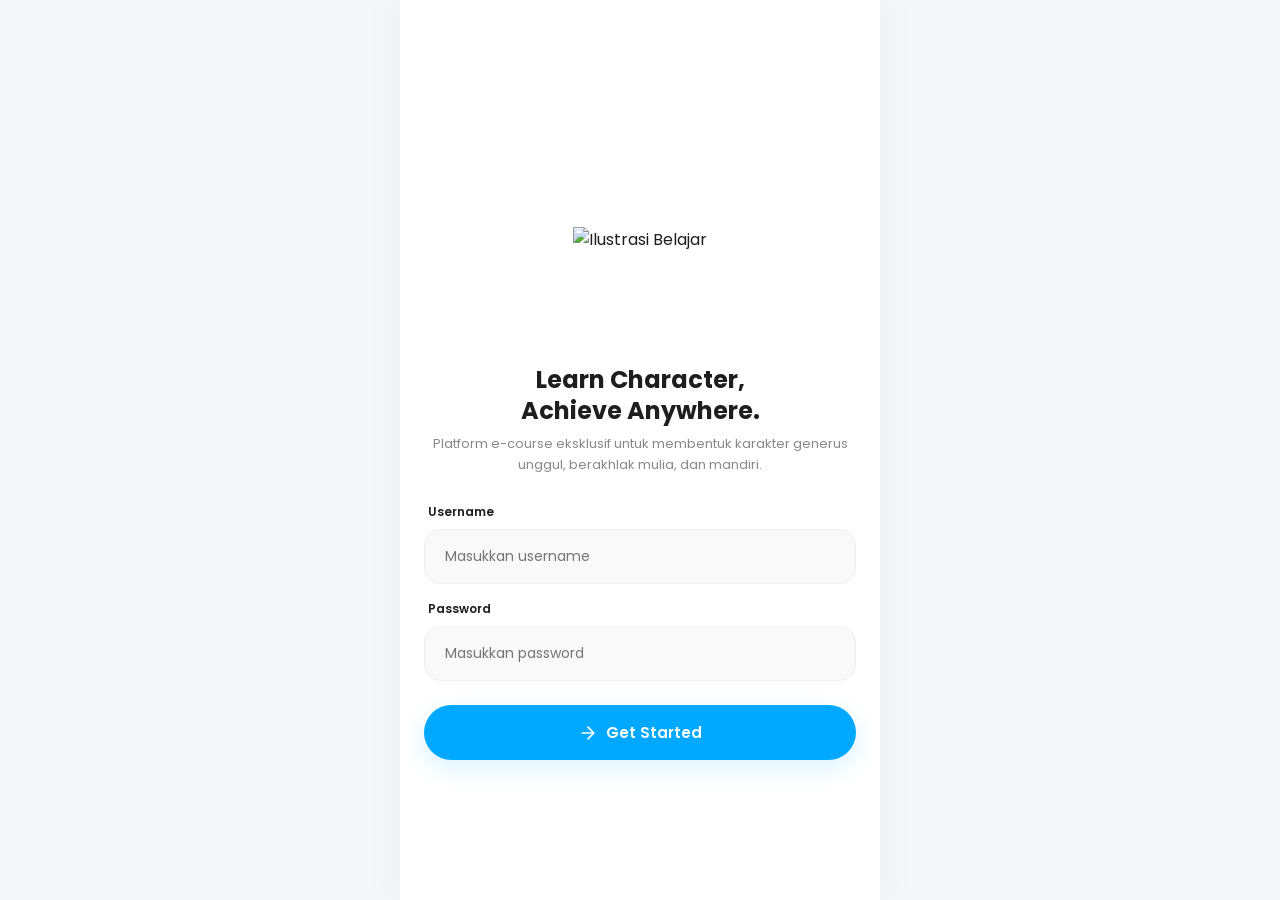
==== karakter.html @ 724044a7 "Update print statement from 'Hello' to 'Goodbye'" ====
<!DOCTYPE html>
<html lang="id">
<head>
<meta charset="UTF-8">
<meta name="viewport" content="width=device-width, initial-scale=1.0, maximum-scale=1.0, user-scalable=no">
<title>SkillSpark - E-Course Generus</title>
<link href="https://fonts.googleapis.com/css2?family=Poppins:wght@300;400;500;600;700&display=swap" rel="stylesheet">
<style>
  /* ================= RESET & VARIABLES ================= */
  * { box-sizing: border-box; margin: 0; padding: 0; font-family: 'Poppins', sans-serif; -webkit-tap-highlight-color: transparent; }
  :root {
    --primary: #00A8FF;
    --primary-light: #E6F6FF;
    --primary-dark: #0084C7;
    --text-dark: #1E1E1E;
    --text-gray: #888888;
    --bg-body: #F5F7FA;
    --white: #FFFFFF;
    --danger: #FF4757;
    --success: #2ED573;
    --radius-md: 16px;
    --radius-lg: 24px;
    --radius-pill: 50px;
    --shadow: 0 8px 24px rgba(0, 168, 255, 0.15);
  }

  body {
    background-color: var(--bg-body);
    color: var(--text-dark);
    display: flex;
    justify-content: center;
    min-height: 100vh;
  }

  .app-container {
    width: 100%;
    max-width: 480px;
    background: var(--white);
    min-height: 100vh;
    position: relative;
    box-shadow: 0 0 40px rgba(0,0,0,0.05);
    display: flex;
    flex-direction: column;
  }

  /* ================= ICONS ================= */
  .icon { width: 20px; height: 20px; stroke: currentColor; stroke-width: 2; fill: none; stroke-linecap: round; stroke-linejoin: round; }
  .icon-sm { width: 16px; height: 16px; stroke: currentColor; stroke-width: 2; fill: none; stroke-linecap: round; stroke-linejoin: round; }
  .icon-lg { width: 24px; height: 24px; stroke: currentColor; stroke-width: 2; fill: none; stroke-linecap: round; stroke-linejoin: round; }

  /* ================= LOGIN PAGE ================= */
  #view-login { 
    padding: 32px 24px; 
    display: flex; 
    flex-direction: column; 
    justify-content: center; 
    min-height: 100vh; 
    text-align: center; 
  }
  
  .login-image-container {
    width: 100%;
    height: 200px;
    margin-bottom: 24px;
    display: flex;
    justify-content: center;
    align-items: center;
  }
  .login-image-container img {
    max-width: 100%;
    max-height: 100%;
    object-fit: contain;
  }

  #view-login h1 { font-size: 24px; font-weight: 700; line-height: 1.3; margin-bottom: 8px; color: var(--text-dark); }
  #view-login p { font-size: 13px; color: var(--text-gray); margin-bottom: 28px; line-height: 1.6; }
  
  .input-group { text-align: left; margin-bottom: 16px; }
  .input-group label { display: block; font-size: 12px; font-weight: 600; margin-bottom: 8px; margin-left: 4px; color: var(--text-dark); }
  .input-group input {
    width: 100%; padding: 16px 20px; border: 1.5px solid #EFEFEF; border-radius: var(--radius-md);
    font-size: 14px; background: #F9F9F9; transition: all 0.3s;
  }
  .input-group input:focus { border-color: var(--primary); background: var(--white); outline: none; }
  
  .btn-primary {
    width: 100%; padding: 16px; background: var(--primary); color: var(--white);
    border: none; border-radius: var(--radius-pill); font-size: 15px; font-weight: 600;
    cursor: pointer; box-shadow: var(--shadow); transition: 0.2s; display: flex; align-items: center; justify-content: center; gap: 8px;
    margin-top: 8px;
  }
  .btn-primary:active { transform: scale(0.98); }

  /* ================= DASHBOARD ================= */
  #view-app { display: flex; flex-direction: column; height: 100vh; overflow: hidden; }
  
  .header { padding: 24px 24px 10px 24px; display: flex; justify-content: space-between; align-items: center; }
  .header-title { font-size: 22px; font-weight: 700; color: var(--text-dark); margin-top: 4px; }
  .header-sub { font-size: 12px; color: var(--text-gray); }
  .avatar-btn { width: 44px; height: 44px; border-radius: 50%; background: var(--primary-light); display: flex; align-items: center; justify-content: center; color: var(--primary); cursor: pointer; border: none; }

  #tabContent { flex: 1; overflow-y: auto; padding: 16px 24px 100px 24px; }

  /* ================= KARTU MATERI (DAFTAR) ================= */
  .materi-grid { display: flex; flex-direction: column; gap: 16px; }
  .materi-card-item {
    background: var(--white); border-radius: var(--radius-lg); padding: 20px;
    box-shadow: 0 4px 16px rgba(0,0,0,0.04); border: 1.5px solid #F0F0F0;
    display: flex; align-items: center; gap: 16px; cursor: pointer; transition: 0.2s;
  }
  .materi-card-item:active { transform: scale(0.98); border-color: var(--primary); }
  
  /* Ikon Kartu yang sudah diperbaiki (Tidak Hitam) */
  .materi-icon-box {
    width: 48px; height: 48px; border-radius: 14px; background: var(--primary-light);
    display: flex; align-items: center; justify-content: center; color: var(--primary); flex-shrink: 0;
  }
  .materi-icon-box svg { width: 24px; height: 24px; stroke: currentColor; stroke-width: 2; fill: none; }

  .materi-info { flex: 1; }
  .materi-info h4 { font-size: 15px; font-weight: 600; margin-bottom: 4px; color: var(--text-dark); }
  .materi-info p { font-size: 12px; color: var(--text-gray); display: -webkit-box; -webkit-line-clamp: 1; -webkit-box-orient: vertical; overflow: hidden; }
  .arrow-icon { color: #CCC; width: 18px; height: 18px; stroke: currentColor; stroke-width: 2; fill: none; }

  /* ================= DETAIL MATERI ================= */
  .back-btn {
    display: inline-flex; align-items: center; gap: 6px; background: none; border: none;
    color: var(--primary); font-size: 13px; font-weight: 600; cursor: pointer; margin-bottom: 16px; padding: 4px 0;
  }
  .course-card {
    background: linear-gradient(135deg, #00D2FF 0%, #00A8FF 100%);
    border-radius: var(--radius-lg); padding: 24px; color: var(--white); margin-bottom: 16px;
    box-shadow: var(--shadow); position: relative; overflow: hidden;
  }
  .course-card::after { content: ''; position: absolute; top: -30px; right: -30px; width: 120px; height: 120px; background: rgba(255,255,255,0.1); border-radius: 50%; }
  .course-card .tag { background: rgba(255,255,255,0.2); padding: 6px 12px; border-radius: var(--radius-pill); font-size: 10px; display: inline-block; margin-bottom: 12px; }
  .course-card h3 { font-size: 20px; margin-bottom: 8px; font-weight: 600; position: relative; z-index: 1; }
  .course-card .dalil-box { background: rgba(255,255,255,0.15); border-radius: 12px; padding: 12px; font-size: 14px; text-align: right; direction: rtl; line-height: 1.8; margin-top: 16px; border: 1px solid rgba(255,255,255,0.2); }

  .white-card { background: var(--white); border-radius: var(--radius-lg); padding: 20px; margin-bottom: 16px; box-shadow: 0 4px 16px rgba(0,0,0,0.04); border: 1px solid #F0F0F0; }
  .white-card h4 { font-size: 15px; margin-bottom: 12px; font-weight: 600; display: flex; align-items: center; gap: 8px; }
  .white-card p { font-size: 13px; color: var(--text-gray); line-height: 1.6; text-align: justify; }
  
  .video-container { border-radius: 12px; overflow: hidden; margin: 12px 0; aspect-ratio: 16/9; background: #000; }
  .video-container iframe { width: 100%; height: 100%; border: none; }

  .praktik-table { width: 100%; border-collapse: collapse; font-size: 12px; margin-top: 8px; border-radius: 12px; overflow: hidden; }
  .praktik-table th { background: #F8F9FA; padding: 10px; text-align: left; border-bottom: 1px solid #EEE; }
  .praktik-table td { padding: 10px; border-bottom: 1px solid #EEE; vertical-align: top; }
  .praktik-table td.salah { color: var(--danger); background: #FFF5F5; }
  .praktik-table td.benar { color: var(--success); background: #F0FFF4; }

  /* Evaluasi Section */
  .eval-section { margin-top: 16px; padding-top: 16px; border-top: 1.5px dashed #EEE; }
  .eval-section select { width: 100%; padding: 12px 16px; border: 1.5px solid #EFEFEF; border-radius: 12px; font-size: 13px; background: #F9F9F9; margin-bottom: 12px; appearance: none; }
  
  .eval-list { display: flex; flex-direction: column; gap: 8px; }
  .eval-item { display: flex; justify-content: space-between; align-items: center; background: #F8F9FA; padding: 10px 14px; border-radius: 12px; }
  .eval-item .name { font-size: 13px; font-weight: 500; }
  .eval-item .actions { display: flex; gap: 6px; }
  
  .btn-sm { padding: 6px 12px; border: none; border-radius: var(--radius-pill); font-size: 11px; font-weight: 600; cursor: pointer; display: flex; align-items: center; gap: 4px; }
  .btn-sudah { background: var(--success); color: var(--white); }
  .btn-belum { background: #FFEAA7; color: #D63031; }
  .btn-outline { background: transparent; border: 1px solid #DDD; color: var(--text-gray); }

  /* Rekap */
  .progress-bar { background: #EEE; border-radius: 10px; height: 8px; margin-top: 8px; overflow: hidden; }
  .progress-fill { height: 100%; background: var(--primary); border-radius: 10px; transition: width 0.5s ease; }

  /* ================= BOTTOM NAVIGATION ================= */
  .bottom-nav {
    position: absolute; bottom: 20px; left: 20px; right: 20px;
    background: var(--white); border-radius: var(--radius-pill);
    display: flex; justify-content: space-around; align-items: center;
    padding: 12px 20px; box-shadow: 0 10px 30px rgba(0,0,0,0.1); border: 1px solid #F0F0F0;
  }
  .bottom-nav button { background: none; border: none; color: var(--text-gray); cursor: pointer; padding: 8px; display: flex; flex-direction: column; align-items: center; gap: 4px; transition: 0.3s; }
  .bottom-nav button span { font-size: 10px; font-weight: 500; }
  .bottom-nav button.active { color: var(--primary); }
  .bottom-nav button.active::after { content: ''; position: absolute; bottom: 6px; width: 4px; height: 4px; background: var(--primary); border-radius: 50%; }

  /* ================= TOAST & UTILS ================= */
  .toast { position: fixed; top: 20px; left: 50%; transform: translateX(-50%); background: var(--text-dark); color: var(--white); padding: 12px 24px; border-radius: var(--radius-pill); font-size: 13px; z-index: 9999; box-shadow: 0 4px 12px rgba(0,0,0,0.15); animation: fadeInDown 0.3s ease; }
  .toast.error { background: var(--danger); }
  @keyframes fadeInDown { from { top: -50px; opacity: 0; } to { top: 20px; opacity: 1; } }
  .hidden { display: none !important; }
  .spinner { display: inline-block; width: 24px; height: 24px; border: 3px solid #f3f3f3; border-top: 3px solid var(--primary); border-radius: 50%; animation: spin 1s linear infinite; margin-bottom: 10px; }
  @keyframes spin { 0% { transform: rotate(0deg); } 100% { transform: rotate(360deg); } }

  .form-control { width: 100%; padding: 12px 16px; border: 1.5px solid #E0E0E0; border-radius: 12px; font-size: 13px; margin-bottom: 12px; background: #FAFAFA; }
  .form-control:focus { border-color: var(--primary); outline: none; background: #FFF; }
  .table-responsive { overflow-x: auto; width: 100%; margin-top: 10px; }
  table.data-table { width: 100%; border-collapse: collapse; font-size: 12px; white-space: nowrap; }
  table.data-table th, table.data-table td { padding: 10px; border-bottom: 1px solid #EEE; text-align: left; }
  table.data-table th { background: #F8F9FA; font-weight: 600; color: var(--text-dark); }
</style>
</head>
<body>

<div class="app-container">

  <!-- ================= VIEW: LOGIN ================= -->
  <section id="view-login">
    <!-- GANTI URL GAMBAR DI SINI -->
    <div class="login-image-container">
      <img src="https://cdni.iconscout.com/illustration/premium/thumb/online-education-4445793-3682393.png" alt="Ilustrasi Belajar">
    </div>

    <h1>Learn Character,<br>Achieve Anywhere.</h1>
    <p>Platform e-course eksklusif untuk membentuk karakter generus unggul, berakhlak mulia, dan mandiri.</p>

    <div class="input-group">
      <label>Username</label>
      <input id="loginUser" placeholder="Masukkan username">
    </div>
    <div class="input-group">
      <label>Password</label>
      <input id="loginPass" type="password" placeholder="Masukkan password">
    </div>

    <button class="btn-primary" id="btnLogin" onclick="doLogin()">
      <svg class="icon" viewBox="0 0 24 24"><path d="M5 12h14M12 5l7 7-7 7"/></svg>
      Get Started
    </button>
  </section>

  <!-- ================= VIEW: APP DASHBOARD ================= -->
  <section id="view-app" class="hidden">
    
    <div class="header">
      <div>
        <div class="header-sub" id="headerSub">Selamat Datang</div>
        <div class="header-title" id="userInfo">Memuat...</div>
      </div>
      <button class="avatar-btn" onclick="logout()">
        <svg class="icon" viewBox="0 0 24 24"><path d="M20 21v-2a4 4 0 0 0-4-4H8a4 4 0 0 0-4 4v2"/><circle cx="12" cy="7" r="4"/></svg>
      </button>
    </div>

    <div id="tabContent">
      <div style="text-align:center; padding:40px 0;">
        <div class="spinner"></div>
        <p style="font-size:12px; color:var(--text-gray)">Memuat data...</p>
      </div>
    </div>

    <div class="bottom-nav" id="bottomNav"></div>

  </section>
</div>

<script>
// ============================================================
// KONFIGURASI — GANTI URL DI BAWAH INI
// ============================================================
const API_URL = 'https://script.google.com/macros/s/AKfycbxkb8y8why7CV8G66HlPtiFSTXLq6_3CNH1F6QqFYeNr3Iq2y_qpH2IOhOEQ6rYV3AViw/exec';

// ============================================================
// STATE
// ============================================================
let state = { user: null, karakter: [], generus: [], evaluasi: [], rekap: null, activeMateri: null };

// ============================================================
// API HELPER
// ============================================================
async function api(action, payload = {}) {
  try {
    const res = await fetch(API_URL, {
      method: 'POST',
      headers: { 'Content-Type': 'text/plain;charset=utf-8' },
      body: JSON.stringify({ action, ...payload })
    });
    if (!res.ok) throw new Error('HTTP ' + res.status);
    return await res.json();
  } catch (err) {
    toast('Koneksi gagal: ' + err.message, true);
    return { success: false, message: err.message };
  }
}

function toast(msg, isError = false) {
  const t = document.createElement('div');
  t.className = 'toast' + (isError ? ' error' : '');
  t.textContent = msg;
  document.body.appendChild(t);
  setTimeout(() => t.remove(), 3000);
}

function esc(s) {
  return String(s == null ? '' : s).replace(/&/g, '&amp;').replace(/</g, '&lt;').replace(/>/g, '&gt;').replace(/"/g, '&quot;');
}

// ============================================================
// LOGIN (TANPA DROPDOWN ROLE)
// ============================================================
async function doLogin() {
  const username = document.getElementById('loginUser').value.trim();
  const password = document.getElementById('loginPass').value; // <-- Ambil password

  if (!username || !password) { toast('Username & Password wajib diisi', true); return; }
  
  const btn = document.getElementById('btnLogin');
  btn.innerHTML = 'Memuat...'; btn.disabled = true;

  // Kirim username & password saja (TANPA role)
  const r = await api('login', { username, password }); 

  btn.innerHTML = '<svg class="icon" viewBox="0 0 24 24"><path d="M5 12h14M12 5l7 7-7 7"/></svg> Get Started';
  btn.disabled = false;

  if (r.success) {
    state.user = r.user;
    
    // Set Header secara Dinamis
    document.getElementById('userInfo').textContent = r.user.nama || r.user.username;
    
    // Cek Role untuk Sub-Header
    let subText = 'Admin Pusat';
    if (r.user.role === 'kelompok' && r.user.kelompok) subText = r.user.kelompok;
    if (r.user.role === 'desa' && r.user.desa) subText = r.user.desa;
    if (r.user.role === 'daerah' && r.user.daerah) subText = r.user.daerah;
    document.getElementById('headerSub').textContent = subText;
    
    document.getElementById('view-login').classList.add('hidden');
    document.getElementById('view-app').classList.remove('hidden');
    
    buildNavigation();
    await loadKarakter();
    await loadGenerus();
    switchTab('materi'); // Langsung ke halaman materi
  } else {
    toast(r.message || 'Login gagal', true);
  }
}

document.getElementById('loginPass').addEventListener('keypress', e => { if (e.key === 'Enter') doLogin(); });

function logout() {
  if (!confirm('Keluar dari akun?')) return;
  state = { user: null, karakter: [], generus: [], evaluasi: [], rekap: null, activeMateri: null };
  document.getElementById('view-login').classList.remove('hidden');
  document.getElementById('view-app').classList.add('hidden');
  document.getElementById('loginUser').value = '';
  document.getElementById('loginPass').value = '';
}

// ============================================================
// LOAD DATA
// ============================================================
async function loadKarakter() {
  const r = await api('getKarakter');
  if (r.success) state.karakter = r.data || [];
}
async function loadGenerus() {
  if (!state.user) return;
  const p = {};
  if (state.user.role === 'kelompok') p.kelompok = state.user.kelompok;
  if (state.user.role === 'desa') p.desa = state.user.desa;
  if (state.user.role === 'daerah') p.daerah = state.user.daerah;
  const r = await api('getGenerus', p);
  if (r.success) state.generus = r.data || [];
}
async function loadEvaluasi() {
  if (!state.user) return;
  const p = {};
  if (state.user.role === 'kelompok') p.kelompok = state.user.kelompok;
  if (state.user.role === 'desa') p.desa = state.user.desa;
  if (state.user.role === 'daerah') p.daerah = state.user.daerah;
  const r = await api('getEvaluasi', p);
  if (r.success) state.evaluasi = r.data || [];
}
async function loadRekap() {
  if (!state.user) return;
  const p = {};
  if (state.user.role === 'desa') p.desa = state.user.desa;
  if (state.user.role === 'daerah') p.daerah = state.user.daerah;
  if (state.user.role === 'kelompok') p.kelompok = state.user.kelompok;
  const r = await api('getRekap', p);
  if (r.success) state.rekap = r;
}

// ============================================================
// NAVIGATION (BOTTOM NAV)
// ============================================================
const ICONS = {
  materi: '<svg class="icon" viewBox="0 0 24 24"><path d="M4 19.5A2.5 2.5 0 0 1 6.5 17H20"/><path d="M6.5 2H20v20H6.5A2.5 2.5 0 0 1 4 19.5v-15A2.5 2.5 0 0 1 6.5 2z"/></svg>',
  user: '<svg class="icon" viewBox="0 0 24 24"><path d="M20 21v-2a4 4 0 0 0-4-4H8a4 4 0 0 0-4 4v2"/><circle cx="12" cy="7" r="4"/></svg>',
  import: '<svg class="icon" viewBox="0 0 24 24"><path d="M21 15v4a2 2 0 0 1-2 2H5a2 2 0 0 1-2-2v-4"/><polyline points="7 10 12 15 17 10"/><line x1="12" y1="15" x2="12" y2="3"/></svg>',
  rekap: '<svg class="icon" viewBox="0 0 24 24"><line x1="18" y1="20" x2="18" y2="10"/><line x1="12" y1="20" x2="12" y2="4"/><line x1="6" y1="20" x2="6" y2="14"/></svg>',
  logout: '<svg class="icon" viewBox="0 0 24 24"><path d="M9 21H5a2 2 0 0 1-2-2V5a2 2 0 0 1 2-2h4"/><polyline points="16 17 21 12 16 7"/><line x1="21" y1="12" x2="9" y2="12"/></svg>',
  arrowRight: '<svg class="arrow-icon" viewBox="0 0 24 24"><polyline points="9 18 15 12 9 6"/></svg>',
  arrowLeft: '<svg class="icon-sm" viewBox="0 0 24 24"><polyline points="15 18 9 12 15 6"/></svg>'
};

function buildNavigation() {
  const navDiv = document.getElementById('bottomNav');
  navDiv.innerHTML = '';
  const role = state.user.role;
  let items = [];

  if (role === 'admin') {
    items = [
      { id: 'materi', label: 'Materi', icon: ICONS.materi },
      { id: 'user', label: 'User', icon: ICONS.user },
      { id: 'import', label: 'Import', icon: ICONS.import },
      { id: 'logout', label: 'Keluar', icon: ICONS.logout }
    ];
  } else if (role === 'kelompok') {
    items = [
      { id: 'materi', label: 'Materi', icon: ICONS.materi },
      { id: 'rekap', label: 'Rekap', icon: ICONS.rekap },
      { id: 'logout', label: 'Keluar', icon: ICONS.logout }
    ];
  } else if (role === 'desa' || role === 'daerah') {
    items = [
      { id: 'rekap', label: 'Rekap', icon: ICONS.rekap },
      { id: 'materi', label: 'Materi', icon: ICONS.materi },
      { id: 'logout', label: 'Keluar', icon: ICONS.logout }
    ];
  }

  items.forEach(item => {
    const b = document.createElement('button');
    b.innerHTML = `${item.icon}<span>${item.label}</span>`;
    b.dataset.tab = item.id;
    b.onclick = () => switchTab(item.id);
    navDiv.appendChild(b);
  });
}

function switchTab(id) {
  document.querySelectorAll('.bottom-nav button').forEach(b => b.classList.toggle('active', b.dataset.tab === id));
  
  const el = document.getElementById('tabContent');
  el.innerHTML = '<div style="text-align:center; padding:40px 0;"><div class="spinner"></div></div>';
  state.activeMateri = null;

  if (id === 'logout') { logout(); return; }

  const map = {
    'materi': renderMateriPage,
    'user': renderAdminUser,
    'import': renderAdminImport,
    'rekap': renderRekapPage,
  };
  const fn = map[id];
  if (fn) fn();
}

// ============================================================
// HALAMAN DAFTAR MATERI (KARTU)
// ============================================================
async function renderMateriPage() {
  const el = document.getElementById('tabContent');
  if (!state.karakter.length) {
    el.innerHTML = '<div class="white-card"><p>Belum ada materi.</p></div>';
    return;
  }
  
  let html = `<div class="materi-grid">`;
  state.karakter.forEach((k, index) => {
    // SVG Ikon Buku Minimalis (Tidak Hitam)
    const iconBook = `<svg viewBox="0 0 24 24" fill="none" stroke="currentColor" stroke-width="2" stroke-linecap="round" stroke-linejoin="round"><path d="M4 19.5A2.5 2.5 0 0 1 6.5 17H20"/><path d="M6.5 2H20v20H6.5A2.5 2.5 0 0 1 4 19.5v-15A2.5 2.5 0 0 1 6.5 2z"/></svg>`;
    
    html += `
      <div class="materi-card-item" onclick="openMateri('${k.id}')">
        <div class="materi-icon-box">
          ${iconBook}
        </div>
        <div class="materi-info">
          <h4>${esc(k.judul)}</h4>
          <p>${esc(k.pengertian)}</p>
        </div>
        ${ICONS.arrowRight}
      </div>
    `;
  });
  html += `</div>`;
  el.innerHTML = html;
}

// ============================================================
// HALAMAN DETAIL MATERI
// ============================================================
async function openMateri(id) {
  state.activeMateri = state.karakter.find(k => String(k.id) === String(id));
  if (!state.activeMateri) return;

  const el = document.getElementById('tabContent');
  const k = state.activeMateri;

  if (state.user.role === 'kelompok') await loadEvaluasi();
  el.scrollTop = 0;

  let html = `
    <button class="back-btn" onclick="renderMateriPage()">
      ${ICONS.arrowLeft} Kembali ke Daftar Materi
    </button>

    <div class="course-card">
      <div class="tag">Materi Pembelajaran</div>
      <h3>${esc(k.judul)}</h3>
      ${k.dalil ? `<div class="dalil-box">${esc(k.dalil)}</div>` : ''}
    </div>

    <div class="white-card">
      <h4>
        <svg class="icon-sm" viewBox="0 0 24 24"><path d="M2 3h6a4 4 0 0 1 4 4v14a3 3 0 0 0-3-3H2z"/><path d="M22 3h-6a4 4 0 0 0-4 4v14a3 3 0 0 1 3-3h7z"/></svg>
        Pengertian
      </h4>
      <p>${esc(k.pengertian)}</p>
      
      ${k.video_url ? `
      <h4 style="margin-top:16px;">
        <svg class="icon-sm" viewBox="0 0 24 24"><polygon points="23 7 16 12 23 17 23 7"/><rect x="1" y="5" width="15" height="14" rx="2" ry="2"/></svg>
        Video Pembelajaran
      </h4>
      <div class="video-container">
        <iframe src="${esc(k.video_url)}" allowfullscreen></iframe>
      </div>` : ''}
      
      <h4 style="margin-top:16px;">
        <svg class="icon-sm" viewBox="0 0 24 24"><path d="M14 2H6a2 2 0 0 0-2 2v16a2 2 0 0 0 2 2h12a2 2 0 0 0 2-2V8z"/><polyline points="14 2 14 8 20 8"/></svg>
        Contoh Praktik
      </h4>
      <table class="praktik-table">
        <tr><th>Salah</th><th>Benar</th></tr>
        <tr>
          <td class="salah">${esc(k.contoh_salah)}</td>
          <td class="benar">${esc(k.contoh_benar)}</td>
        </tr>
      </table>
      
      <h4 style="margin-top:16px;">
        <svg class="icon-sm" viewBox="0 0 24 24"><path d="M12 20h9"/><path d="M16.5 3.5a2.121 2.121 0 0 1 3 3L7 19l-4 1 1-4L16.5 3.5z"/></svg>
        Refleksi & Afirmasi
      </h4>
      <p style="background:#F8F9FA; padding:12px; border-radius:8px; font-size:12px;">${esc(k.refleksi)}</p>
      <p style="margin-top:8px; font-weight:600; color:var(--primary); font-size:12px;">"${esc(k.afirmasi)}" (dibaca 3x)</p>
  `;

  if (state.user.role === 'kelompok') {
    html += `
      <div class="eval-section">
        <h4>
          <svg class="icon-sm" viewBox="0 0 24 24"><path d="M22 11.08V12a10 10 0 1 1-5.93-9.14"/><polyline points="22 4 12 14.01 9 11.01"/></svg>
          Evaluasi Materi Ini
        </h4>
        <select id="jenjang_${k.id}" onchange="renderEvalList('${k.id}')">
          <option value="">-- Pilih Jenjang --</option>
          <option value="Caberawit">Caberawit</option>
          <option value="Pra Remaja">Pra Remaja</option>
          <option value="Remaja">Remaja</option>
          <option value="Pra Nikah">Pra Nikah</option>
        </select>
        <div id="eval_list_${k.id}" class="eval-list">
          <p style="font-size:12px; color:var(--text-gray); text-align:center; padding:10px 0;">Pilih jenjang untuk melihat daftar nama.</p>
        </div>
      </div>
    `;
  }

  html += `</div>`;
  el.innerHTML = html;
}

function renderEvalList(karakterId) {
  const jenjang = document.getElementById(`jenjang_${karakterId}`).value;
  const container = document.getElementById(`eval_list_${karakterId}`);
  
  if (!jenjang) {
    container.innerHTML = '<p style="font-size:12px; color:var(--text-gray); text-align:center; padding:10px 0;">Pilih jenjang untuk melihat daftar nama.</p>';
    return;
  }

  const list = state.generus.filter(g => g.jenjang === jenjang);
  if (!list.length) {
    container.innerHTML = '<p style="font-size:12px; color:var(--danger); text-align:center; padding:10px 0;">Tidak ada generus di jenjang ini.</p>';
    return;
  }

  let html = '';
  list.forEach(g => {
    const ev = state.evaluasi.find(e => String(e.karakter_id) === String(karakterId) && String(e.generus_nama) === String(g.nama));
    const status = ev ? ev.status : 'Belum';
    
    html += `
      <div class="eval-item">
        <span class="name">${esc(g.nama)}</span>
        <div class="actions">
          <button class="btn-sm ${status==='Sudah'?'btn-sudah':'btn-outline'}" onclick="setStatus('${karakterId}','${esc(g.nama)}','Sudah')">
            ${status==='Sudah' ? '✓ Sudah' : 'Sudah'}
          </button>
          <button class="btn-sm ${status==='Belum'?'btn-belum':'btn-outline'}" onclick="setStatus('${karakterId}','${esc(g.nama)}','Belum')">
            ${status==='Belum' ? '✗ Belum' : 'Belum'}
          </button>
        </div>
      </div>
    `;
  });
  container.innerHTML = html;
}

async function setStatus(karakter_id, nama, status) {
  const g = state.generus.find(x => x.nama === nama);
  if (!g) return;
  const payload = {
    karakter_id, generus_nama: nama, jenjang: g.jenjang, kelompok: g.kelompok,
    desa: g.desa, daerah: g.daerah, status, catatan: '', oleh: state.user.username
  };
  const r = await api('saveEvaluasi', payload);
  if (r.success) { 
    toast(`${nama}: ${status}`); 
    await loadEvaluasi(); 
    const selectEl = document.getElementById(`jenjang_${karakter_id}`);
    if (selectEl) renderEvalList(karakter_id);
  }
  else toast(r.message, true);
}

// ============================================================
// ADMIN — USER & IMPORT
// ============================================================
async function renderAdminUser() {
  const el = document.getElementById('tabContent');
  const r = await api('getUser');
  const users = r.success ? r.data : [];
  
  el.innerHTML = `
    <div class="white-card">
      <h4>Tambah / Edit User</h4>
      <input id="u_username" class="form-control" placeholder="Username">
      <input id="u_password" class="form-control" placeholder="Password">
      <select id="u_role" class="form-control">
        <option value="admin">Admin</option>
        <option value="kelompok">Kelompok</option>
        <option value="desa">Desa</option>
        <option value="daerah">Daerah</option>
        <option value="generus">Generus</option>
      </select>
      <input id="u_nama" class="form-control" placeholder="Nama Lengkap">
      <select id="u_jenjang" class="form-control">
        <option value="">- Pilih Jenjang (Jika Generus) -</option>
        <option>Caberawit</option><option>Pra Remaja</option><option>Remaja</option><option>Pra Nikah</option>
      </select>
      <input id="u_kelompok" class="form-control" placeholder="Kelompok">
      <input id="u_desa" class="form-control" placeholder="Desa">
      <input id="u_daerah" class="form-control" placeholder="Daerah">
      <button class="btn-primary" onclick="saveUser()" style="margin-top:8px">Simpan User</button>
    </div>

    <div class="white-card">
      <h4>Daftar User (${users.length})</h4>
      <div class="table-responsive">
        <table class="data-table">
          <tr><th>Username</th><th>Nama</th><th>Role</th><th>Aksi</th></tr>
          ${users.map(u => `
            <tr>
              <td>${esc(u.username)}</td>
              <td>${esc(u.nama)}</td>
              <td><span style="font-size:10px; font-weight:600; color:var(--primary);">${esc(u.role)}</span></td>
              <td>
                <button class="btn-sm btn-sudah" onclick='editUser(${JSON.stringify(u).replace(/'/g, "\\'")})'>Edit</button>
                <button class="btn-sm btn-belum" onclick="hapusUser('${esc(u.username)}')">Hapus</button>
              </td>
            </tr>
          `).join('')}
        </table>
      </div>
    </div>
  `;
}

function editUser(u) {
  document.getElementById('u_username').value = u.username || '';
  document.getElementById('u_password').value = '';
  document.getElementById('u_role').value = u.role || 'kelompok';
  document.getElementById('u_nama').value = u.nama || '';
  document.getElementById('u_jenjang').value = u.jenjang || '';
  document.getElementById('u_kelompok').value = u.kelompok || '';
  document.getElementById('u_desa').value = u.desa || '';
  document.getElementById('u_daerah').value = u.daerah || '';
  window.scrollTo({ top: 0, behavior: 'smooth' });
}
async function saveUser() {
  const payload = {
    username: document.getElementById('u_username').value.trim(),
    password: document.getElementById('u_password').value,
    role: document.getElementById('u_role').value,
    nama: document.getElementById('u_nama').value,
    jenjang: document.getElementById('u_jenjang').value,
    kelompok: document.getElementById('u_kelompok').value,
    desa: document.getElementById('u_desa').value,
    daerah: document.getElementById('u_daerah').value,
  };
  if (!payload.username || !payload.nama) { toast('Username & Nama wajib', true); return; }
  const r = await api('saveUser', payload);
  if (r.success) { toast(r.message); await loadGenerus(); renderAdminUser(); }
  else toast(r.message, true);
}
async function hapusUser(username) {
  if (!confirm('Hapus user ' + username + '?')) return;
  const r = await api('deleteUser', { username });
  if (r.success) { toast(r.message); await loadGenerus(); renderAdminUser(); }
  else toast(r.message, true);
}

function renderAdminImport() {
  const el = document.getElementById('tabContent');
  el.innerHTML = `
    <div class="white-card">
      <h4>Import Data (CSV)</h4>
      <p style="font-size:12px; color:var(--text-gray); margin-bottom:12px;">Download template, isi, lalu upload.</p>
      <select id="imp_tipe" class="form-control">
        <option value="karakter">Template Karakter</option>
        <option value="user">Template User</option>
        <option value="generus">Template Generus</option>
      </select>
      <button class="btn-primary" style="background:var(--white); color:var(--primary); border:1.5px solid var(--primary); box-shadow:none; margin-bottom:12px;" onclick="downloadTemplate()">
        <svg class="icon-sm" viewBox="0 0 24 24"><path d="M21 15v4a2 2 0 0 1-2 2H5a2 2 0 0 1-2-2v-4"/><polyline points="7 10 12 15 17 10"/><line x1="12" y1="15" x2="12" y2="3"/></svg>
        Download Template
      </button>
      <input id="imp_file" type="file" accept=".csv" class="form-control" style="padding:10px;">
      <button class="btn-primary" onclick="importCSV()">Upload & Import</button>
    </div>
  `;
}

const TEMPLATE_HEADERS = {
  karakter: ['judul','pengertian','dalil','video_url','contoh_salah','contoh_benar','refleksi','afirmasi','urutan'],
  user: ['username','password','role','nama','jenjang','kelompok','desa','daerah'],
  generus: ['nama','jenjang','kelompok','desa','daerah'],
};
const TEMPLATE_CONTOH = {
  karakter: [['Akhlakul Karimah','Akhlak yang terpuji...','لَقَدْ كَانَ...','https://www.youtube.com/embed/VIDEO1','Generus berpura-pura...','Generus bersikap sopan...','Apa yang sudah...','Insya Alloh...','1']],
  user: [['admin','admin123','admin','Admin Pusat','','','','']],
  generus: [['Ahmad','Caberawit','Kelompok 1','Desa A','Daerah X']],
};

function csvEscape(v) {
  const s = String(v == null ? '' : v);
  if (/[",\n\r]/.test(s)) return '"' + s.replace(/"/g, '""') + '"';
  return s;
}
function downloadTemplate() {
  const tipe = document.getElementById('imp_tipe').value;
  const headers = TEMPLATE_HEADERS[tipe];
  const contoh = TEMPLATE_CONTOH[tipe] || [];
  let csv = headers.map(csvEscape).join(',') + '\n';
  contoh.forEach(row => { csv += row.map(csvEscape).join(',') + '\n'; });
  const blob = new Blob(['\ufeff' + csv], { type: 'text/csv;charset=utf-8;' });
  const a = document.createElement('a');
  a.href = URL.createObjectURL(blob);
  a.download = `template_${tipe}.csv`;
  a.click();
  toast('Template diunduh');
}
function parseCSV(text) {
  const rows = []; let cur = [], field = '', inQuotes = false;
  for (let i = 0; i < text.length; i++) {
    const c = text[i];
    if (inQuotes) {
      if (c === '"') { if (text[i+1] === '"') { field += '"'; i++; } else inQuotes = false; }
      else field += c;
    } else {
      if (c === '"') inQuotes = true;
      else if (c === ',') { cur.push(field); field = ''; }
      else if (c === '\n') { cur.push(field); rows.push(cur); cur = []; field = ''; }
      else if (c !== '\r') field += c;
    }
  }
  if (field !== '' || cur.length) { cur.push(field); rows.push(cur); }
  return rows.filter(r => r.some(x => x.trim() !== ''));
}
async function importCSV() {
  const file = document.getElementById('imp_file').files[0];
  const tipe = document.getElementById('imp_tipe').value;
  if (!file) { toast('Pilih file CSV', true); return; }
  const text = await file.text();
  const rows = parseCSV(text);
  if (rows.length < 2) { toast('File tidak valid', true); return; }
  const headers = rows[0].map(h => h.trim());
  const data = [];
  for (let i = 1; i < rows.length; i++) {
    const o = {}; headers.forEach((h, idx) => o[h] = (rows[i][idx] || '').trim());
    if (tipe === 'generus') o.role = 'generus';
    data.push(o);
  }
  const r = await api('importTemplate', { tipe, data });
  if (r.success) { toast(r.message); await loadGenerus(); await loadKarakter(); }
  else toast(r.message, true);
}

// ============================================================
// REKAP PAGE
// ============================================================
async function renderRekapPage() {
  await loadRekap();
  const el = document.getElementById('tabContent');
  if (!state.rekap) { el.innerHTML = '<div class="white-card"><p>Gagal memuat rekap.</p></div>'; return; }
  
  const r = state.rekap.rekap || {};
  const scope = state.user.role === 'desa' ? 'Desa' : (state.user.role === 'daerah' ? 'Daerah' : 'Kelompok');
  const userScope = state.user[scope.toLowerCase()] || state.user.nama;

  el.innerHTML = `
    <div class="course-card" style="background:linear-gradient(135deg, #00D2FF 0%, #0084C7 100%);">
      <div class="tag">${scope}</div>
      <h3>${esc(userScope)}</h3>
      <div class="meta" style="margin-top:12px; gap:24px;">
        <div>
          <div style="font-size:24px; font-weight:700;">${state.rekap.totalGenerus}</div>
          <div style="font-size:10px; opacity:0.8;">Total Generus</div>
        </div>
        <div>
          <div style="font-size:24px; font-weight:700;">${state.rekap.totalEvaluasi || 0}</div>
          <div style="font-size:10px; opacity:0.8;">Evaluasi Masuk</div>
        </div>
      </div>
    </div>

    <div class="white-card">
      <h4>Pencapaian Karakter</h4>
      ${Object.entries(r).map(([id, k]) => `
        <div style="margin-bottom:16px;">
          <div style="display:flex; justify-content:space-between; font-size:12px; font-weight:600; margin-bottom:4px;">
            <span>${esc(k.judul)}</span>
            <span style="color:var(--primary);">${k.persen}%</span>
          </div>
          <div class="progress-bar"><div class="progress-fill" style="width:${k.persen}%"></div></div>
          <div style="font-size:10px; color:var(--text-gray); margin-top:4px;">${k.sudah} dari ${k.total} anak sudah</div>
        </div>
      `).join('')}
    </div>

    <div class="white-card">
      <h4>Sebaran Jenjang</h4>
      <div style="display:grid; grid-template-columns:1fr 1fr; gap:12px; margin-top:12px;">
        ${Object.entries(state.rekap.perJenjang || {}).map(([j, v]) => `
          <div style="background:#F8F9FA; padding:12px; border-radius:12px; text-align:center;">
            <div style="font-size:18px; font-weight:700; color:var(--primary);">${v.total}</div>
            <div style="font-size:11px; color:var(--text-gray);">${esc(j)}</div>
          </div>
        `).join('')}
      </div>
    </div>
  `;
}

// ============================================================
// INIT
// ============================================================
window.addEventListener('DOMContentLoaded', () => {
  if (API_URL.includes('PASTE_URL_ANDA')) {
    toast('⚠️ Ganti API_URL dengan URL Web App Anda!', true);
  }
});
</script>

</body>
</html>
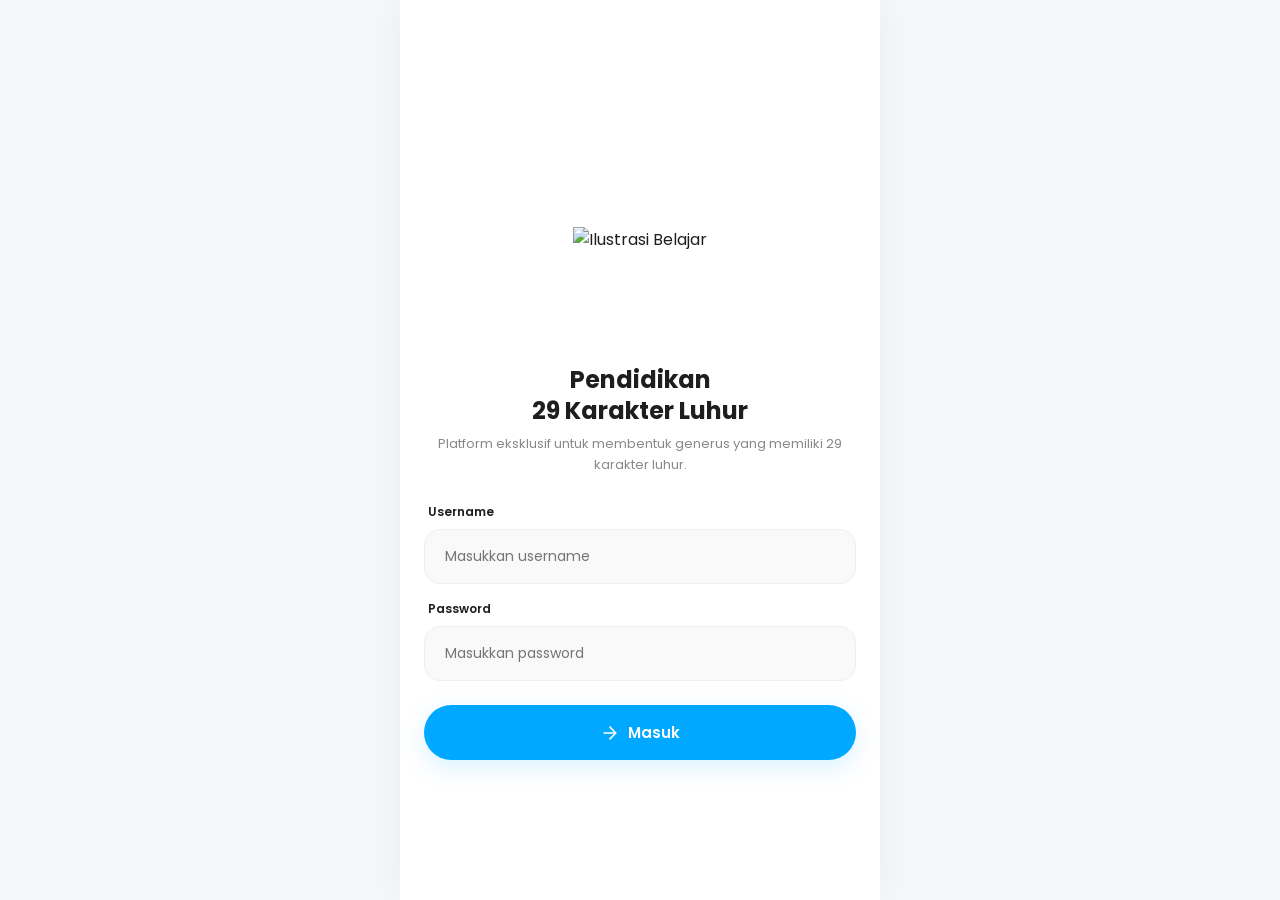
==== commit 6317d104: "Update karakter.html" ====
--- a/karakter.html
+++ b/karakter.html
@@ -110,7 +110,6 @@
   }
   .materi-card-item:active { transform: scale(0.98); border-color: var(--primary); }
   
-  /* Ikon Kartu yang sudah diperbaiki (Tidak Hitam) */
   .materi-icon-box {
     width: 48px; height: 48px; border-radius: 14px; background: var(--primary-light);
     display: flex; align-items: center; justify-content: center; color: var(--primary); flex-shrink: 0;
@@ -135,7 +134,6 @@
   .course-card::after { content: ''; position: absolute; top: -30px; right: -30px; width: 120px; height: 120px; background: rgba(255,255,255,0.1); border-radius: 50%; }
   .course-card .tag { background: rgba(255,255,255,0.2); padding: 6px 12px; border-radius: var(--radius-pill); font-size: 10px; display: inline-block; margin-bottom: 12px; }
   .course-card h3 { font-size: 20px; margin-bottom: 8px; font-weight: 600; position: relative; z-index: 1; }
-  .course-card .dalil-box { background: rgba(255,255,255,0.15); border-radius: 12px; padding: 12px; font-size: 14px; text-align: right; direction: rtl; line-height: 1.8; margin-top: 16px; border: 1px solid rgba(255,255,255,0.2); }
 
   .white-card { background: var(--white); border-radius: var(--radius-lg); padding: 20px; margin-bottom: 16px; box-shadow: 0 4px 16px rgba(0,0,0,0.04); border: 1px solid #F0F0F0; }
   .white-card h4 { font-size: 15px; margin-bottom: 12px; font-weight: 600; display: flex; align-items: center; gap: 8px; }
@@ -144,11 +142,22 @@
   .video-container { border-radius: 12px; overflow: hidden; margin: 12px 0; aspect-ratio: 16/9; background: #000; }
   .video-container iframe { width: 100%; height: 100%; border: none; }
 
+  /* TABEL PRAKTIK */
   .praktik-table { width: 100%; border-collapse: collapse; font-size: 12px; margin-top: 8px; border-radius: 12px; overflow: hidden; }
   .praktik-table th { background: #F8F9FA; padding: 10px; text-align: left; border-bottom: 1px solid #EEE; }
   .praktik-table td { padding: 10px; border-bottom: 1px solid #EEE; vertical-align: top; }
   .praktik-table td.salah { color: var(--danger); background: #FFF5F5; }
   .praktik-table td.benar { color: var(--success); background: #F0FFF4; }
+
+  /* TABEL DALIL & FONT CONTROL */
+  .dalil-table { width: 100%; border-collapse: collapse; font-size: 13px; margin-top: 8px; border-radius: 12px; overflow: hidden; border: 1px solid #EEE; }
+  .dalil-table th { background: #F8F9FA; padding: 10px; text-align: left; border-bottom: 1px solid #EEE; font-size: 12px; }
+  .dalil-table td { padding: 12px; border-bottom: 1px solid #EEE; vertical-align: top; }
+  .dalil-table td.arab { text-align: right; direction: rtl; font-size: 18px; line-height: 1.8; font-family: 'Traditional Arabic', 'Amiri', serif; width: 50%; }
+  .dalil-table td.arti { font-size: 12px; color: var(--text-gray); font-style: italic; line-height: 1.6; width: 50%; }
+  
+  .font-control { display: flex; gap: 6px; align-items: center; margin-bottom: 8px; justify-content: flex-end; }
+  .font-control span { font-size: 10px; color: var(--text-gray); }
 
   /* Evaluasi Section */
   .eval-section { margin-top: 16px; padding-top: 16px; border-top: 1.5px dashed #EEE; }
@@ -175,7 +184,7 @@
     display: flex; justify-content: space-around; align-items: center;
     padding: 12px 20px; box-shadow: 0 10px 30px rgba(0,0,0,0.1); border: 1px solid #F0F0F0;
   }
-  .bottom-nav button { background: none; border: none; color: var(--text-gray); cursor: pointer; padding: 8px; display: flex; flex-direction: column; align-items: center; gap: 4px; transition: 0.3s; }
+  .bottom-nav button { background: none; border: none; color: var(--text-gray); cursor: pointer; padding: 8px; display: flex; flex-direction: column; align-items: center; gap: 4px; transition: 0.3s; position: relative; }
   .bottom-nav button span { font-size: 10px; font-weight: 500; }
   .bottom-nav button.active { color: var(--primary); }
   .bottom-nav button.active::after { content: ''; position: absolute; bottom: 6px; width: 4px; height: 4px; background: var(--primary); border-radius: 50%; }
@@ -194,6 +203,10 @@
   table.data-table { width: 100%; border-collapse: collapse; font-size: 12px; white-space: nowrap; }
   table.data-table th, table.data-table td { padding: 10px; border-bottom: 1px solid #EEE; text-align: left; }
   table.data-table th { background: #F8F9FA; font-weight: 600; color: var(--text-dark); }
+
+  /* Dynamic Form Styles */
+  .dynamic-list { margin-bottom: 8px; }
+  .dynamic-row textarea { resize: vertical; }
 </style>
 </head>
 <body>
@@ -202,13 +215,12 @@
 
   <!-- ================= VIEW: LOGIN ================= -->
   <section id="view-login">
-    <!-- GANTI URL GAMBAR DI SINI -->
     <div class="login-image-container">
-      <img src="https://cdni.iconscout.com/illustration/premium/thumb/online-education-4445793-3682393.png" alt="Ilustrasi Belajar">
-    </div>
-
-    <h1>Learn Character,<br>Achieve Anywhere.</h1>
-    <p>Platform e-course eksklusif untuk membentuk karakter generus unggul, berakhlak mulia, dan mandiri.</p>
+      <img src="https://i.imgur.com/9DoQmC7.png" alt="Ilustrasi Belajar">
+    </div>
+
+    <h1>Pendidikan<br>29 Karakter Luhur</h1>
+    <p>Platform  eksklusif untuk membentuk generus yang memiliki 29 karakter luhur.</p>
 
     <div class="input-group">
       <label>Username</label>
@@ -221,7 +233,7 @@
 
     <button class="btn-primary" id="btnLogin" onclick="doLogin()">
       <svg class="icon" viewBox="0 0 24 24"><path d="M5 12h14M12 5l7 7-7 7"/></svg>
-      Get Started
+      Masuk
     </button>
   </section>
 
@@ -260,6 +272,7 @@
 // STATE
 // ============================================================
 let state = { user: null, karakter: [], generus: [], evaluasi: [], rekap: null, activeMateri: null };
+let editingKarakter = null;
 
 // ============================================================
 // API HELPER
@@ -291,19 +304,24 @@
   return String(s == null ? '' : s).replace(/&/g, '&amp;').replace(/</g, '&lt;').replace(/>/g, '&gt;').replace(/"/g, '&quot;');
 }
 
-// ============================================================
-// LOGIN (TANPA DROPDOWN ROLE)
+function toEmbed(url) {
+  if (!url) return '';
+  const m = String(url).match(/(?:youtu\.be\/|youtube\.com\/(?:watch\?v=|embed\/|shorts\/))([\w-]{11})/);
+  return m ? `https://www.youtube.com/embed/${m[1]}` : url;
+}
+
+// ============================================================
+// LOGIN
 // ============================================================
 async function doLogin() {
   const username = document.getElementById('loginUser').value.trim();
-  const password = document.getElementById('loginPass').value; // <-- Ambil password
+  const password = document.getElementById('loginPass').value;
 
   if (!username || !password) { toast('Username & Password wajib diisi', true); return; }
   
   const btn = document.getElementById('btnLogin');
   btn.innerHTML = 'Memuat...'; btn.disabled = true;
 
-  // Kirim username & password saja (TANPA role)
   const r = await api('login', { username, password }); 
 
   btn.innerHTML = '<svg class="icon" viewBox="0 0 24 24"><path d="M5 12h14M12 5l7 7-7 7"/></svg> Get Started';
@@ -312,10 +330,8 @@
   if (r.success) {
     state.user = r.user;
     
-    // Set Header secara Dinamis
     document.getElementById('userInfo').textContent = r.user.nama || r.user.username;
     
-    // Cek Role untuk Sub-Header
     let subText = 'Admin Pusat';
     if (r.user.role === 'kelompok' && r.user.kelompok) subText = r.user.kelompok;
     if (r.user.role === 'desa' && r.user.desa) subText = r.user.desa;
@@ -328,7 +344,7 @@
     buildNavigation();
     await loadKarakter();
     await loadGenerus();
-    switchTab('materi'); // Langsung ke halaman materi
+    switchTab('materi');
   } else {
     toast(r.message || 'Login gagal', true);
   }
@@ -339,6 +355,7 @@
 function logout() {
   if (!confirm('Keluar dari akun?')) return;
   state = { user: null, karakter: [], generus: [], evaluasi: [], rekap: null, activeMateri: null };
+  editingKarakter = null;
   document.getElementById('view-login').classList.remove('hidden');
   document.getElementById('view-app').classList.add('hidden');
   document.getElementById('loginUser').value = '';
@@ -402,6 +419,7 @@
   if (role === 'admin') {
     items = [
       { id: 'materi', label: 'Materi', icon: ICONS.materi },
+      { id: 'karakter', label: 'Kelola', icon: ICONS.materi },
       { id: 'user', label: 'User', icon: ICONS.user },
       { id: 'import', label: 'Import', icon: ICONS.import },
       { id: 'logout', label: 'Keluar', icon: ICONS.logout }
@@ -440,6 +458,7 @@
 
   const map = {
     'materi': renderMateriPage,
+    'karakter': renderAdminKarakter,
     'user': renderAdminUser,
     'import': renderAdminImport,
     'rekap': renderRekapPage,
@@ -449,7 +468,7 @@
 }
 
 // ============================================================
-// HALAMAN DAFTAR MATERI (KARTU)
+// HALAMAN DAFTAR MATERI
 // ============================================================
 async function renderMateriPage() {
   const el = document.getElementById('tabContent');
@@ -459,8 +478,7 @@
   }
   
   let html = `<div class="materi-grid">`;
-  state.karakter.forEach((k, index) => {
-    // SVG Ikon Buku Minimalis (Tidak Hitam)
+  state.karakter.forEach((k) => {
     const iconBook = `<svg viewBox="0 0 24 24" fill="none" stroke="currentColor" stroke-width="2" stroke-linecap="round" stroke-linejoin="round"><path d="M4 19.5A2.5 2.5 0 0 1 6.5 17H20"/><path d="M6.5 2H20v20H6.5A2.5 2.5 0 0 1 4 19.5v-15A2.5 2.5 0 0 1 6.5 2z"/></svg>`;
     
     html += `
@@ -481,7 +499,7 @@
 }
 
 // ============================================================
-// HALAMAN DETAIL MATERI
+// HALAMAN DETAIL MATERI (PENGERTIAN, DALIL, CONTOH, REFLEKSI, KOMITMEN)
 // ============================================================
 async function openMateri(id) {
   state.activeMateri = state.karakter.find(k => String(k.id) === String(id));
@@ -501,70 +519,174 @@
     <div class="course-card">
       <div class="tag">Materi Pembelajaran</div>
       <h3>${esc(k.judul)}</h3>
-      ${k.dalil ? `<div class="dalil-box">${esc(k.dalil)}</div>` : ''}
     </div>
 
     <div class="white-card">
+      <!-- 1. PENGERTIAN -->
       <h4>
         <svg class="icon-sm" viewBox="0 0 24 24"><path d="M2 3h6a4 4 0 0 1 4 4v14a3 3 0 0 0-3-3H2z"/><path d="M22 3h-6a4 4 0 0 0-4 4v14a3 3 0 0 1 3-3h7z"/></svg>
         Pengertian
       </h4>
       <p>${esc(k.pengertian)}</p>
-      
+
       ${k.video_url ? `
       <h4 style="margin-top:16px;">
         <svg class="icon-sm" viewBox="0 0 24 24"><polygon points="23 7 16 12 23 17 23 7"/><rect x="1" y="5" width="15" height="14" rx="2" ry="2"/></svg>
         Video Pembelajaran
       </h4>
       <div class="video-container">
-        <iframe src="${esc(k.video_url)}" allowfullscreen></iframe>
+        <iframe src="${esc(toEmbed(k.video_url))}" allowfullscreen></iframe>
       </div>` : ''}
-      
-      <h4 style="margin-top:16px;">
+
+      <!-- 2. DALIL-DALIL & ARTI -->
+      <h4 style="margin-top:20px; justify-content:space-between;">
+        <span style="display:flex; align-items:center; gap:8px;">
+          <svg class="icon-sm" viewBox="0 0 24 24"><path d="M4 19.5A2.5 2.5 0 0 1 6.5 17H20"/><path d="M6.5 2H20v20H6.5A2.5 2.5 0 0 1 4 19.5v-15A2.5 2.5 0 0 1 6.5 2z"/></svg>
+          Dalil-Dalil & Artinya
+        </span>
+        <div class="font-control">
+          <span>A-</span>
+          <button class="btn-sm btn-outline" style="padding:2px 8px;" onclick="changeFontSize(-2)">A-</button>
+          <button class="btn-sm btn-outline" style="padding:2px 8px;" onclick="changeFontSize(2)">A+</button>
+        </div>
+      </h4>
+      ${renderDalilTable(k)}
+
+      <!-- 3. CONTOH PRAKTIK -->
+      <h4 style="margin-top:20px;">
         <svg class="icon-sm" viewBox="0 0 24 24"><path d="M14 2H6a2 2 0 0 0-2 2v16a2 2 0 0 0 2 2h12a2 2 0 0 0 2-2V8z"/><polyline points="14 2 14 8 20 8"/></svg>
         Contoh Praktik
       </h4>
-      <table class="praktik-table">
-        <tr><th>Salah</th><th>Benar</th></tr>
-        <tr>
-          <td class="salah">${esc(k.contoh_salah)}</td>
-          <td class="benar">${esc(k.contoh_benar)}</td>
-        </tr>
-      </table>
-      
-      <h4 style="margin-top:16px;">
+      ${renderPraktikTable(k)}
+
+      <!-- 4. REFLEKSI & AFIRMASI -->
+      <h4 style="margin-top:20px;">
         <svg class="icon-sm" viewBox="0 0 24 24"><path d="M12 20h9"/><path d="M16.5 3.5a2.121 2.121 0 0 1 3 3L7 19l-4 1 1-4L16.5 3.5z"/></svg>
         Refleksi & Afirmasi
       </h4>
-      <p style="background:#F8F9FA; padding:12px; border-radius:8px; font-size:12px;">${esc(k.refleksi)}</p>
-      <p style="margin-top:8px; font-weight:600; color:var(--primary); font-size:12px;">"${esc(k.afirmasi)}" (dibaca 3x)</p>
+      <div style="background:#F8F9FA; padding:12px; border-radius:8px; font-size:12px; margin-bottom:8px; white-space:pre-wrap;">${esc(k.refleksi)}</div>
+      <p style="font-weight:600; color:var(--primary); font-size:12px;">"${esc(k.afirmasi)}" (dibaca 3x)</p>
+
+      <!-- 5. KESIMPULAN & KOMITMEN -->
+      <h4 style="margin-top:20px;">
+        <svg class="icon-sm" viewBox="0 0 24 24"><path d="M22 11.08V12a10 10 0 1 1-5.93-9.14"/><polyline points="22 4 12 14.01 9 11.01"/></svg>
+        Menyimpulkan & Komitmen
+      </h4>
+      ${renderKesimpulan()}
+    </div>
   `;
 
+  // Render Evaluasi jika role kelompok
   if (state.user.role === 'kelompok') {
     html += `
-      <div class="eval-section">
-        <h4>
-          <svg class="icon-sm" viewBox="0 0 24 24"><path d="M22 11.08V12a10 10 0 1 1-5.93-9.14"/><polyline points="22 4 12 14.01 9 11.01"/></svg>
-          Evaluasi Materi Ini
-        </h4>
-        <select id="jenjang_${k.id}" onchange="renderEvalList('${k.id}')">
-          <option value="">-- Pilih Jenjang --</option>
-          <option value="Caberawit">Caberawit</option>
-          <option value="Pra Remaja">Pra Remaja</option>
-          <option value="Remaja">Remaja</option>
-          <option value="Pra Nikah">Pra Nikah</option>
-        </select>
-        <div id="eval_list_${k.id}" class="eval-list">
-          <p style="font-size:12px; color:var(--text-gray); text-align:center; padding:10px 0;">Pilih jenjang untuk melihat daftar nama.</p>
+      <div class="white-card">
+        <div class="eval-section" style="border-top:none; margin-top:0; padding-top:0;">
+          <h4>
+            <svg class="icon-sm" viewBox="0 0 24 24"><path d="M22 11.08V12a10 10 0 1 1-5.93-9.14"/><polyline points="22 4 12 14.01 9 11.01"/></svg>
+            Evaluasi Materi Ini
+          </h4>
+          <select id="jenjang_${k.id}" onchange="renderEvalList('${k.id}')">
+            <option value="">-- Pilih Jenjang --</option>
+            <option value="Caberawit">Caberawit</option>
+            <option value="Pra Remaja">Pra Remaja</option>
+            <option value="Remaja">Remaja</option>
+            <option value="Pra Nikah">Pra Nikah</option>
+          </select>
+          <div id="eval_list_${k.id}" class="eval-list">
+            <p style="font-size:12px; color:var(--text-gray); text-align:center; padding:10px 0;">Pilih jenjang untuk melihat daftar nama.</p>
+          </div>
         </div>
       </div>
     `;
   }
 
-  html += `</div>`;
   el.innerHTML = html;
 }
 
+// Fungsi memisahkan Arab & Arti
+function parseDalil(d) {
+  if (!d) return { arab: '', arti: '' };
+  const parts = d.split('\n\n');
+  if (parts.length > 1) {
+    return { arab: parts[0], arti: parts[1].replace(/^"|"$/g, '') };
+  }
+  const isArabic = /[\u0600-\u06FF]/.test(d);
+  return isArabic ? { arab: d, arti: '' } : { arab: '', arti: d };
+}
+
+// Render Tabel Dalil
+function renderDalilTable(k) {
+  const dalilArr = Array.isArray(k.dalil) ? k.dalil : (k.dalil ? [k.dalil] : []);
+  
+  if (!dalilArr.length) {
+    return `<p style="font-size:12px; color:var(--text-gray);">Belum ada dalil.</p>`;
+  }
+
+  return `
+    <table class="dalil-table" id="dalilTable">
+      <tr><th>Dalil (Arab)</th><th>Terjemahan</th></tr>
+      ${dalilArr.map(d => {
+        const { arab, arti } = parseDalil(d);
+        return `
+          <tr>
+            <td class="arab">${esc(arab)}</td>
+            <td class="arti">${esc(arti)}</td>
+          </tr>
+        `;
+      }).join('')}
+    </table>
+  `;
+}
+
+// Fungsi perbesar/perkecil font arab
+function changeFontSize(delta) {
+  const table = document.getElementById('dalilTable');
+  if (!table) return;
+  const cells = table.querySelectorAll('td.arab');
+  cells.forEach(cell => {
+    const currentSize = parseFloat(window.getComputedStyle(cell).fontSize);
+    const newSize = Math.max(12, Math.min(36, currentSize + delta)); 
+    cell.style.fontSize = newSize + 'px';
+  });
+}
+
+// Render Tabel Contoh Praktik
+function renderPraktikTable(k) {
+  const salahArr = k.contoh_salah || [];
+  const benarArr = k.contoh_benar || [];
+  const rowCount = Math.max(salahArr.length, benarArr.length);
+
+  if (rowCount === 0) {
+    return `<table class="praktik-table">
+      <tr><th>❌ Salah</th><th>✅ Benar</th></tr>
+      <tr><td colspan="2" style="text-align:center; color:var(--text-gray);">Belum ada contoh</td></tr>
+    </table>`;
+  }
+
+  return `<table class="praktik-table">
+    <tr><th>❌ Salah</th><th>✅ Benar</th></tr>
+    ${Array.from({length: rowCount}).map((_, i) => `
+      <tr>
+        <td class="salah">${esc(salahArr[i] || '')}</td>
+        <td class="benar">${esc(benarArr[i] || '')}</td>
+      </tr>
+    `).join('')}
+  </table>`;
+}
+
+// Render Bagian Kesimpulan & Komitmen
+function renderKesimpulan() {
+  return `
+    <div style="font-size:12px; color:var(--text-dark); line-height:1.6;">
+      <p style="margin-bottom:8px;">Generus melakukan penilaian diri dengan menuliskan hal-hal yang perlu diperbaiki dalam dirinya mengenai materi ini dan menuliskan langkah-langkah yang akan dilakukan sebagai komitmen untuk mengamalkannya.</p>
+      <p>Generus menuliskan praktik baik yang sudah dilakukan dan berkomitmen untuk mempertahankannya.</p>
+      <textarea class="form-control" style="margin-top:12px; background:#FFF; border-color:#DDD; font-size:12px;" rows="4" placeholder="Tuliskan komitmen & penilaian dirimu di sini..."></textarea>
+      <button class="btn-primary" style="padding:10px; font-size:12px;" onclick="toast('Komitmen berhasil disimpan!')">Simpan Komitmen</button>
+    </div>
+  `;
+}
+
+// Render Eval List
 function renderEvalList(karakterId) {
   const jenjang = document.getElementById(`jenjang_${karakterId}`).value;
   const container = document.getElementById(`eval_list_${karakterId}`);
@@ -585,14 +707,15 @@
     const ev = state.evaluasi.find(e => String(e.karakter_id) === String(karakterId) && String(e.generus_nama) === String(g.nama));
     const status = ev ? ev.status : 'Belum';
     
+    const encodedNama = encodeURIComponent(g.nama);
     html += `
       <div class="eval-item">
         <span class="name">${esc(g.nama)}</span>
         <div class="actions">
-          <button class="btn-sm ${status==='Sudah'?'btn-sudah':'btn-outline'}" onclick="setStatus('${karakterId}','${esc(g.nama)}','Sudah')">
+          <button class="btn-sm ${status==='Sudah'?'btn-sudah':'btn-outline'}" onclick="setStatus('${karakterId}', decodeURIComponent('${encodedNama}'), 'Sudah')">
             ${status==='Sudah' ? '✓ Sudah' : 'Sudah'}
           </button>
-          <button class="btn-sm ${status==='Belum'?'btn-belum':'btn-outline'}" onclick="setStatus('${karakterId}','${esc(g.nama)}','Belum')">
+          <button class="btn-sm ${status==='Belum'?'btn-belum':'btn-outline'}" onclick="setStatus('${karakterId}', decodeURIComponent('${encodedNama}'), 'Belum')">
             ${status==='Belum' ? '✗ Belum' : 'Belum'}
           </button>
         </div>
@@ -617,6 +740,298 @@
     if (selectEl) renderEvalList(karakter_id);
   }
   else toast(r.message, true);
+}
+
+// ============================================================
+// ADMIN — KELOLA KARAKTER
+// ============================================================
+function renderAdminKarakter() {
+  const el = document.getElementById('tabContent');
+  editingKarakter = null;
+
+  el.innerHTML = `
+    <div class="white-card">
+      <h4 style="justify-content:space-between;">
+        <span>Kelola Materi Karakter</span>
+        <button class="btn-sm btn-sudah" onclick="showKarakterForm()">+ Tambah</button>
+      </h4>
+      <button class="btn-primary" style="background:var(--white); color:var(--primary); border:1.5px solid var(--primary); box-shadow:none; margin-bottom:12px;" onclick="showPDFUpload()">
+        <svg class="icon-sm" viewBox="0 0 24 24"><path d="M21 15v4a2 2 0 0 1-2 2H5a2 2 0 0 1-2-2v-4"/><polyline points="7 10 12 15 17 10"/><line x1="12" y1="15" x2="12" y2="3"/></svg>
+        Upload PDF → Ekstrak Otomatis
+      </button>
+      <div id="karakterListContainer"></div>
+    </div>
+    <div id="karakterFormContainer"></div>
+  `;
+
+  renderKarakterList();
+}
+
+function renderKarakterList() {
+  const container = document.getElementById('karakterListContainer');
+  if (!container) return;
+  
+  if (!state.karakter.length) {
+    container.innerHTML = '<p style="font-size:12px; color:var(--text-gray); text-align:center; padding:20px 0;">Belum ada materi. Klik "+ Tambah" atau upload PDF.</p>';
+    return;
+  }
+
+  container.innerHTML = `
+    <div class="table-responsive">
+      <table class="data-table">
+        <tr><th>#</th><th>Judul</th><th>Dalil</th><th>Contoh</th><th>Aksi</th></tr>
+        ${state.karakter.map((k, i) => `
+          <tr>
+            <td>${k.urutan || i+1}</td>
+            <td><strong>${esc(k.judul)}</strong></td>
+            <td>${(k.dalil || []).length}</td>
+            <td>${(k.contoh_salah || []).length}</td>
+            <td style="white-space:nowrap;">
+              <button class="btn-sm btn-sudah" onclick="editKarakter('${k.id}')">Edit</button>
+              <button class="btn-sm btn-belum" onclick="hapusKarakter('${k.id}')">Hapus</button>
+            </td>
+          </tr>
+        `).join('')}
+      </table>
+    </div>
+  `;
+}
+
+function editKarakter(id) {
+  editingKarakter = state.karakter.find(k => String(k.id) === String(id));
+  if (!editingKarakter) return;
+  showKarakterForm(editingKarakter);
+}
+
+function showKarakterForm(k = null) {
+  editingKarakter = k;
+  const isEdit = !!k;
+  const data = k || {
+    judul: '', pengertian: '', dalil: [], video_url: '',
+    contoh_salah: [], contoh_benar: [], refleksi: '', afirmasi: '', urutan: state.karakter.length + 1
+  };
+
+  const container = document.getElementById('karakterFormContainer');
+  container.innerHTML = `
+    <div class="white-card" style="border:2px solid var(--primary);">
+      <h4>${isEdit ? '✏️ Edit Karakter' : '➕ Tambah Karakter Baru'}</h4>
+
+      <label style="font-size:11px; font-weight:600; margin-bottom:4px; display:block;">Judul</label>
+      <input id="f_judul" class="form-control" value="${esc(data.judul)}" placeholder="cth: Akhlakul Karimah">
+
+      <label style="font-size:11px; font-weight:600; margin-bottom:4px; display:block;">Pengertian</label>
+      <textarea id="f_pengertian" class="form-control" rows="3" placeholder="Pengertian materi...">${esc(data.pengertian)}</textarea>
+
+      <label style="font-size:11px; font-weight:600; margin-bottom:4px; display:block;">Video URL (opsional)</label>
+      <input id="f_video" class="form-control" value="${esc(data.video_url)}" placeholder="https://youtu.be/...">
+
+      <label style="font-size:11px; font-weight:600; margin-bottom:4px; display:block;">Dalil-Dalil (bisa lebih dari 1)</label>
+      <div id="dalilList" class="dynamic-list"></div>
+      <button class="btn-sm btn-outline" style="margin-bottom:12px;" onclick="addDalilRow()">+ Tambah Dalil</button>
+
+      <label style="font-size:11px; font-weight:600; margin-bottom:4px; display:block;">Contoh Praktik (pasangan Salah ↔ Benar)</label>
+      <div id="contohList" class="dynamic-list"></div>
+      <button class="btn-sm btn-outline" style="margin-bottom:12px;" onclick="addContohRow()">+ Tambah Baris Contoh</button>
+
+      <label style="font-size:11px; font-weight:600; margin-bottom:4px; display:block;">Refleksi</label>
+      <textarea id="f_refleksi" class="form-control" rows="3" placeholder="Pertanyaan refleksi...">${esc(data.refleksi)}</textarea>
+
+      <label style="font-size:11px; font-weight:600; margin-bottom:4px; display:block;">Afirmasi</label>
+      <input id="f_afirmasi" class="form-control" value="${esc(data.afirmasi)}" placeholder="Insya Alloh saya mampu...">
+
+      <label style="font-size:11px; font-weight:600; margin-bottom:4px; display:block;">Urutan</label>
+      <input id="f_urutan" type="number" class="form-control" value="${data.urutan || 1}">
+
+      <div style="display:flex; gap:8px; margin-top:12px;">
+        <button class="btn-primary" style="flex:1;" onclick="saveKarakterSubmit(${isEdit ? `'${k.id}'` : 'null'})">
+          ${isEdit ? '💾 Simpan Perubahan' : '💾 Simpan'}
+        </button>
+        <button class="btn-primary" style="flex:0 0 auto; background:#EEE; color:var(--text-dark); box-shadow:none;" onclick="cancelKarakterForm()">Batal</button>
+      </div>
+    </div>
+  `;
+
+  const dalilArr = data.dalil && data.dalil.length ? data.dalil : [''];
+  dalilArr.forEach(d => addDalilRow(d));
+
+  const salahArr = data.contoh_salah || [];
+  const benarArr = data.contoh_benar || [];
+  const rowCount = Math.max(salahArr.length, benarArr.length, 1);
+  for (let i = 0; i < rowCount; i++) {
+    addContohRow(salahArr[i] || '', benarArr[i] || '');
+  }
+  
+  container.scrollIntoView({ behavior: 'smooth' });
+}
+
+function cancelKarakterForm() {
+  document.getElementById('karakterFormContainer').innerHTML = '';
+  editingKarakter = null;
+}
+
+function addDalilRow(value = '') {
+  const list = document.getElementById('dalilList');
+  if (!list) return;
+  const idx = list.children.length;
+  const div = document.createElement('div');
+  div.className = 'dynamic-row';
+  div.style.cssText = 'display:flex; gap:6px; margin-bottom:6px;';
+  div.innerHTML = `
+    <textarea class="form-control dalil-input" rows="4" style="flex:1; margin-bottom:0;" placeholder="Dalil ${idx + 1}. Tulis Teks Arab, tekan ENTER 2x, lalu tulis artinya.">${esc(value)}</textarea>
+    <button class="btn-sm btn-belum" style="padding:6px 10px;" onclick="this.parentElement.remove()">✕</button>
+  `;
+  list.appendChild(div);
+}
+
+function addContohRow(salah = '', benar = '') {
+  const list = document.getElementById('contohList');
+  if (!list) return;
+  const div = document.createElement('div');
+  div.className = 'dynamic-row';
+  div.style.cssText = 'display:grid; grid-template-columns:1fr 1fr auto; gap:6px; margin-bottom:6px;';
+  div.innerHTML = `
+    <textarea class="form-control contoh-salah" rows="2" style="margin-bottom:0; font-size:12px;" placeholder="❌ Salah...">${esc(salah)}</textarea>
+    <textarea class="form-control contoh-benar" rows="2" style="margin-bottom:0; font-size:12px;" placeholder="✅ Benar...">${esc(benar)}</textarea>
+    <button class="btn-sm btn-belum" style="padding:6px 10px;" onclick="this.parentElement.remove()">✕</button>
+  `;
+  list.appendChild(div);
+}
+
+async function saveKarakterSubmit(id) {
+  const judul = document.getElementById('f_judul').value.trim();
+  if (!judul) { toast('Judul wajib diisi', true); return; }
+
+  const dalil = Array.from(document.querySelectorAll('.dalil-input'))
+    .map(t => t.value.trim()).filter(v => v);
+
+  const contohSalah = Array.from(document.querySelectorAll('.contoh-salah'))
+    .map(t => t.value.trim());
+  const contohBenar = Array.from(document.querySelectorAll('.contoh-benar'))
+    .map(t => t.value.trim());
+
+  const payload = {
+    id: id || undefined,
+    judul,
+    pengertian: document.getElementById('f_pengertian').value.trim(),
+    video_url: document.getElementById('f_video').value.trim(),
+    dalil,
+    contoh_salah: contohSalah,
+    contoh_benar: contohBenar,
+    refleksi: document.getElementById('f_refleksi').value.trim(),
+    afirmasi: document.getElementById('f_afirmasi').value.trim(),
+    urutan: Number(document.getElementById('f_urutan').value) || 1
+  };
+
+  const r = await api('saveKarakterForm', payload);
+  if (r.success) {
+    toast(r.message);
+    await loadKarakter();
+    document.getElementById('karakterFormContainer').innerHTML = '';
+    renderKarakterList();
+  } else {
+    toast(r.message, true);
+  }
+}
+
+async function hapusKarakter(id) {
+  if (!confirm('Hapus materi ini?')) return;
+  const r = await api('deleteKarakter', { id });
+  if (r.success) {
+    toast(r.message);
+    await loadKarakter();
+    renderKarakterList();
+  } else toast(r.message, true);
+}
+
+// ============================================================
+// UPLOAD PDF → PARSE OTOMATIS
+// ============================================================
+function showPDFUpload() {
+  const el = document.getElementById('tabContent');
+  el.innerHTML = `
+    <button class="back-btn" onclick="renderAdminKarakter()">← Kembali</button>
+    <div class="white-card">
+      <h4>Upload PDF Materi</h4>
+      <p style="font-size:12px; color:var(--text-gray); margin-bottom:12px;">
+        PDF akan diekstrak otomatis (OCR). Pastikan PDF berisi teks (bukan scan gambar blur).
+      </p>
+      <input id="pdf_file" type="file" accept=".pdf" class="form-control" style="padding:10px;">
+      <button class="btn-primary" onclick="uploadAndParsePDF()">
+        <svg class="icon-sm" viewBox="0 0 24 24"><path d="M21 15v4a2 2 0 0 1-2 2H5a2 2 0 0 1-2-2v-4"/><polyline points="7 10 12 15 17 10"/><line x1="12" y1="15" x2="12" y2="3"/></svg>
+        Ekstrak PDF
+      </button>
+    </div>
+    <div id="pdfPreviewContainer"></div>
+  `;
+}
+
+async function uploadAndParsePDF() {
+  const file = document.getElementById('pdf_file').files[0];
+  if (!file) { toast('Pilih file PDF dulu', true); return; }
+
+  toast('Memproses PDF... (bisa 10-30 detik)');
+
+  const reader = new FileReader();
+  reader.onload = async (e) => {
+    const base64 = e.target.result.split(',')[1];
+    const r = await api('parsePDF', { fileName: file.name, fileBase64: base64 });
+
+    if (!r.success) { toast(r.message || 'Gagal parse', true); return; }
+
+    renderPDFPreview(r.data);
+  };
+  reader.readAsDataURL(file);
+}
+
+function renderPDFPreview(materiList) {
+  const container = document.getElementById('pdfPreviewContainer');
+  if (!materiList.length) {
+    container.innerHTML = '<div class="white-card"><p>Tidak ada materi terdeteksi. Cek format PDF atau isi manual.</p></div>';
+    return;
+  }
+
+  container.innerHTML = `
+    <div class="white-card">
+      <h4>✅ ${materiList.length} Materi Terdeteksi</h4>
+      <p style="font-size:12px; color:var(--text-gray); margin-bottom:12px;">
+        Review dulu, lalu klik <strong>Simpan Semua</strong>. Materi yang judulnya sudah ada akan dilewati.
+      </p>
+      ${materiList.map((m, i) => `
+        <div style="background:#F8F9FA; padding:12px; border-radius:12px; margin-bottom:8px;">
+          <div style="display:flex; justify-content:space-between; align-items:center; margin-bottom:6px;">
+            <strong style="font-size:13px;">${esc(m.judul)}</strong>
+            <input type="checkbox" class="pdf-materi-check" data-idx="${i}" checked style="width:18px; height:18px;">
+          </div>
+          <div style="font-size:11px; color:var(--text-gray);">
+            📖 ${(m.dalil || []).length} dalil &nbsp;|&nbsp; 
+            ❌ ${(m.contoh_salah || []).length} contoh salah &nbsp;|&nbsp; 
+            ✅ ${(m.contoh_benar || []).length} contoh benar
+          </div>
+        </div>
+      `).join('')}
+      <button class="btn-primary" style="margin-top:12px;" onclick="simpanPDFMateri()">
+        💾 Simpan Semua yang Dicentang
+      </button>
+    </div>
+  `;
+  window.__parsedMateri = materiList;
+}
+
+async function simpanPDFMateri() {
+  const checked = Array.from(document.querySelectorAll('.pdf-materi-check:checked'))
+    .map(cb => window.__parsedMateri[Number(cb.dataset.idx)]);
+
+  if (!checked.length) { toast('Tidak ada materi dicentang', true); return; }
+
+  let added = 0, skipped = 0;
+  for (const m of checked) {
+    const r = await api('saveKarakterForm', m);
+    if (r.success) added++; else skipped++;
+  }
+
+  toast(`${added} materi tersimpan, ${skipped} gagal/dilewati`);
+  await loadKarakter();
+  renderAdminKarakter();
 }
 
 // ============================================================
@@ -808,7 +1223,7 @@
     <div class="course-card" style="background:linear-gradient(135deg, #00D2FF 0%, #0084C7 100%);">
       <div class="tag">${scope}</div>
       <h3>${esc(userScope)}</h3>
-      <div class="meta" style="margin-top:12px; gap:24px;">
+      <div class="meta" style="margin-top:12px; gap:24px; display:flex;">
         <div>
           <div style="font-size:24px; font-weight:700;">${state.rekap.totalGenerus}</div>
           <div style="font-size:10px; opacity:0.8;">Total Generus</div>
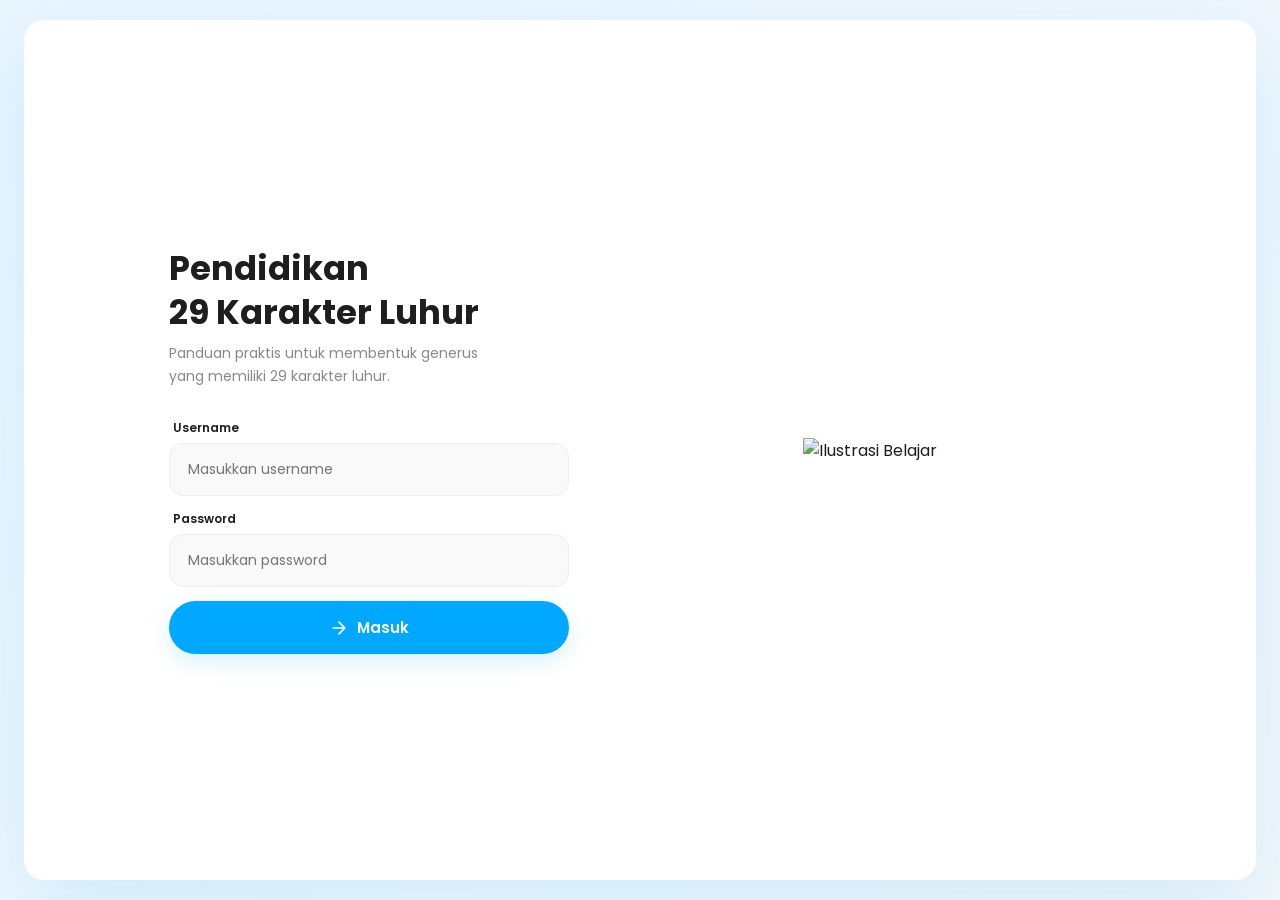
==== commit c79942d2: "Update karakter.html" ====
--- a/karakter.html
+++ b/karakter.html
@@ -2,211 +2,432 @@
 <html lang="id">
 <head>
 <meta charset="UTF-8">
-<meta name="viewport" content="width=device-width, initial-scale=1.0, maximum-scale=1.0, user-scalable=no">
-<title>SkillSpark - E-Course Generus</title>
+<meta name="viewport" content="width=device-width, initial-scale=1.0, viewport-fit=cover">
+<title>29 Karakter Luhur</title>
 <link href="https://fonts.googleapis.com/css2?family=Poppins:wght@300;400;500;600;700&display=swap" rel="stylesheet">
 <style>
-  /* ================= RESET & VARIABLES ================= */
-  * { box-sizing: border-box; margin: 0; padding: 0; font-family: 'Poppins', sans-serif; -webkit-tap-highlight-color: transparent; }
-  :root {
-    --primary: #00A8FF;
-    --primary-light: #E6F6FF;
-    --primary-dark: #0084C7;
-    --text-dark: #1E1E1E;
-    --text-gray: #888888;
-    --bg-body: #F5F7FA;
-    --white: #FFFFFF;
-    --danger: #FF4757;
-    --success: #2ED573;
-    --radius-md: 16px;
-    --radius-lg: 24px;
-    --radius-pill: 50px;
-    --shadow: 0 8px 24px rgba(0, 168, 255, 0.15);
-  }
-
-  body {
-    background-color: var(--bg-body);
-    color: var(--text-dark);
-    display: flex;
-    justify-content: center;
-    min-height: 100vh;
-  }
-
-  .app-container {
-    width: 100%;
-    max-width: 480px;
-    background: var(--white);
-    min-height: 100vh;
-    position: relative;
-    box-shadow: 0 0 40px rgba(0,0,0,0.05);
-    display: flex;
-    flex-direction: column;
-  }
-
-  /* ================= ICONS ================= */
-  .icon { width: 20px; height: 20px; stroke: currentColor; stroke-width: 2; fill: none; stroke-linecap: round; stroke-linejoin: round; }
-  .icon-sm { width: 16px; height: 16px; stroke: currentColor; stroke-width: 2; fill: none; stroke-linecap: round; stroke-linejoin: round; }
-  .icon-lg { width: 24px; height: 24px; stroke: currentColor; stroke-width: 2; fill: none; stroke-linecap: round; stroke-linejoin: round; }
-
-  /* ================= LOGIN PAGE ================= */
-  #view-login { 
-    padding: 32px 24px; 
-    display: flex; 
-    flex-direction: column; 
-    justify-content: center; 
-    min-height: 100vh; 
-    text-align: center; 
-  }
-  
-  .login-image-container {
-    width: 100%;
-    height: 200px;
-    margin-bottom: 24px;
-    display: flex;
-    justify-content: center;
-    align-items: center;
-  }
-  .login-image-container img {
-    max-width: 100%;
-    max-height: 100%;
-    object-fit: contain;
-  }
-
-  #view-login h1 { font-size: 24px; font-weight: 700; line-height: 1.3; margin-bottom: 8px; color: var(--text-dark); }
-  #view-login p { font-size: 13px; color: var(--text-gray); margin-bottom: 28px; line-height: 1.6; }
-  
-  .input-group { text-align: left; margin-bottom: 16px; }
-  .input-group label { display: block; font-size: 12px; font-weight: 600; margin-bottom: 8px; margin-left: 4px; color: var(--text-dark); }
-  .input-group input {
-    width: 100%; padding: 16px 20px; border: 1.5px solid #EFEFEF; border-radius: var(--radius-md);
-    font-size: 14px; background: #F9F9F9; transition: all 0.3s;
-  }
-  .input-group input:focus { border-color: var(--primary); background: var(--white); outline: none; }
-  
-  .btn-primary {
-    width: 100%; padding: 16px; background: var(--primary); color: var(--white);
-    border: none; border-radius: var(--radius-pill); font-size: 15px; font-weight: 600;
-    cursor: pointer; box-shadow: var(--shadow); transition: 0.2s; display: flex; align-items: center; justify-content: center; gap: 8px;
-    margin-top: 8px;
-  }
-  .btn-primary:active { transform: scale(0.98); }
-
-  /* ================= DASHBOARD ================= */
-  #view-app { display: flex; flex-direction: column; height: 100vh; overflow: hidden; }
-  
-  .header { padding: 24px 24px 10px 24px; display: flex; justify-content: space-between; align-items: center; }
-  .header-title { font-size: 22px; font-weight: 700; color: var(--text-dark); margin-top: 4px; }
-  .header-sub { font-size: 12px; color: var(--text-gray); }
-  .avatar-btn { width: 44px; height: 44px; border-radius: 50%; background: var(--primary-light); display: flex; align-items: center; justify-content: center; color: var(--primary); cursor: pointer; border: none; }
-
-  #tabContent { flex: 1; overflow-y: auto; padding: 16px 24px 100px 24px; }
-
-  /* ================= KARTU MATERI (DAFTAR) ================= */
-  .materi-grid { display: flex; flex-direction: column; gap: 16px; }
-  .materi-card-item {
-    background: var(--white); border-radius: var(--radius-lg); padding: 20px;
-    box-shadow: 0 4px 16px rgba(0,0,0,0.04); border: 1.5px solid #F0F0F0;
-    display: flex; align-items: center; gap: 16px; cursor: pointer; transition: 0.2s;
-  }
-  .materi-card-item:active { transform: scale(0.98); border-color: var(--primary); }
-  
-  .materi-icon-box {
-    width: 48px; height: 48px; border-radius: 14px; background: var(--primary-light);
-    display: flex; align-items: center; justify-content: center; color: var(--primary); flex-shrink: 0;
-  }
-  .materi-icon-box svg { width: 24px; height: 24px; stroke: currentColor; stroke-width: 2; fill: none; }
-
-  .materi-info { flex: 1; }
-  .materi-info h4 { font-size: 15px; font-weight: 600; margin-bottom: 4px; color: var(--text-dark); }
-  .materi-info p { font-size: 12px; color: var(--text-gray); display: -webkit-box; -webkit-line-clamp: 1; -webkit-box-orient: vertical; overflow: hidden; }
-  .arrow-icon { color: #CCC; width: 18px; height: 18px; stroke: currentColor; stroke-width: 2; fill: none; }
-
-  /* ================= DETAIL MATERI ================= */
-  .back-btn {
-    display: inline-flex; align-items: center; gap: 6px; background: none; border: none;
-    color: var(--primary); font-size: 13px; font-weight: 600; cursor: pointer; margin-bottom: 16px; padding: 4px 0;
-  }
-  .course-card {
-    background: linear-gradient(135deg, #00D2FF 0%, #00A8FF 100%);
-    border-radius: var(--radius-lg); padding: 24px; color: var(--white); margin-bottom: 16px;
-    box-shadow: var(--shadow); position: relative; overflow: hidden;
-  }
-  .course-card::after { content: ''; position: absolute; top: -30px; right: -30px; width: 120px; height: 120px; background: rgba(255,255,255,0.1); border-radius: 50%; }
-  .course-card .tag { background: rgba(255,255,255,0.2); padding: 6px 12px; border-radius: var(--radius-pill); font-size: 10px; display: inline-block; margin-bottom: 12px; }
-  .course-card h3 { font-size: 20px; margin-bottom: 8px; font-weight: 600; position: relative; z-index: 1; }
-
-  .white-card { background: var(--white); border-radius: var(--radius-lg); padding: 20px; margin-bottom: 16px; box-shadow: 0 4px 16px rgba(0,0,0,0.04); border: 1px solid #F0F0F0; }
-  .white-card h4 { font-size: 15px; margin-bottom: 12px; font-weight: 600; display: flex; align-items: center; gap: 8px; }
-  .white-card p { font-size: 13px; color: var(--text-gray); line-height: 1.6; text-align: justify; }
-  
-  .video-container { border-radius: 12px; overflow: hidden; margin: 12px 0; aspect-ratio: 16/9; background: #000; }
-  .video-container iframe { width: 100%; height: 100%; border: none; }
-
-  /* TABEL PRAKTIK */
-  .praktik-table { width: 100%; border-collapse: collapse; font-size: 12px; margin-top: 8px; border-radius: 12px; overflow: hidden; }
-  .praktik-table th { background: #F8F9FA; padding: 10px; text-align: left; border-bottom: 1px solid #EEE; }
-  .praktik-table td { padding: 10px; border-bottom: 1px solid #EEE; vertical-align: top; }
-  .praktik-table td.salah { color: var(--danger); background: #FFF5F5; }
-  .praktik-table td.benar { color: var(--success); background: #F0FFF4; }
-
-  /* TABEL DALIL & FONT CONTROL */
-  .dalil-table { width: 100%; border-collapse: collapse; font-size: 13px; margin-top: 8px; border-radius: 12px; overflow: hidden; border: 1px solid #EEE; }
-  .dalil-table th { background: #F8F9FA; padding: 10px; text-align: left; border-bottom: 1px solid #EEE; font-size: 12px; }
-  .dalil-table td { padding: 12px; border-bottom: 1px solid #EEE; vertical-align: top; }
-  .dalil-table td.arab { text-align: right; direction: rtl; font-size: 18px; line-height: 1.8; font-family: 'Traditional Arabic', 'Amiri', serif; width: 50%; }
-  .dalil-table td.arti { font-size: 12px; color: var(--text-gray); font-style: italic; line-height: 1.6; width: 50%; }
-  
-  .font-control { display: flex; gap: 6px; align-items: center; margin-bottom: 8px; justify-content: flex-end; }
-  .font-control span { font-size: 10px; color: var(--text-gray); }
-
-  /* Evaluasi Section */
-  .eval-section { margin-top: 16px; padding-top: 16px; border-top: 1.5px dashed #EEE; }
-  .eval-section select { width: 100%; padding: 12px 16px; border: 1.5px solid #EFEFEF; border-radius: 12px; font-size: 13px; background: #F9F9F9; margin-bottom: 12px; appearance: none; }
-  
-  .eval-list { display: flex; flex-direction: column; gap: 8px; }
-  .eval-item { display: flex; justify-content: space-between; align-items: center; background: #F8F9FA; padding: 10px 14px; border-radius: 12px; }
-  .eval-item .name { font-size: 13px; font-weight: 500; }
-  .eval-item .actions { display: flex; gap: 6px; }
-  
-  .btn-sm { padding: 6px 12px; border: none; border-radius: var(--radius-pill); font-size: 11px; font-weight: 600; cursor: pointer; display: flex; align-items: center; gap: 4px; }
-  .btn-sudah { background: var(--success); color: var(--white); }
-  .btn-belum { background: #FFEAA7; color: #D63031; }
-  .btn-outline { background: transparent; border: 1px solid #DDD; color: var(--text-gray); }
-
-  /* Rekap */
-  .progress-bar { background: #EEE; border-radius: 10px; height: 8px; margin-top: 8px; overflow: hidden; }
-  .progress-fill { height: 100%; background: var(--primary); border-radius: 10px; transition: width 0.5s ease; }
-
-  /* ================= BOTTOM NAVIGATION ================= */
-  .bottom-nav {
-    position: absolute; bottom: 20px; left: 20px; right: 20px;
-    background: var(--white); border-radius: var(--radius-pill);
-    display: flex; justify-content: space-around; align-items: center;
-    padding: 12px 20px; box-shadow: 0 10px 30px rgba(0,0,0,0.1); border: 1px solid #F0F0F0;
-  }
-  .bottom-nav button { background: none; border: none; color: var(--text-gray); cursor: pointer; padding: 8px; display: flex; flex-direction: column; align-items: center; gap: 4px; transition: 0.3s; position: relative; }
-  .bottom-nav button span { font-size: 10px; font-weight: 500; }
-  .bottom-nav button.active { color: var(--primary); }
-  .bottom-nav button.active::after { content: ''; position: absolute; bottom: 6px; width: 4px; height: 4px; background: var(--primary); border-radius: 50%; }
-
-  /* ================= TOAST & UTILS ================= */
-  .toast { position: fixed; top: 20px; left: 50%; transform: translateX(-50%); background: var(--text-dark); color: var(--white); padding: 12px 24px; border-radius: var(--radius-pill); font-size: 13px; z-index: 9999; box-shadow: 0 4px 12px rgba(0,0,0,0.15); animation: fadeInDown 0.3s ease; }
-  .toast.error { background: var(--danger); }
-  @keyframes fadeInDown { from { top: -50px; opacity: 0; } to { top: 20px; opacity: 1; } }
-  .hidden { display: none !important; }
-  .spinner { display: inline-block; width: 24px; height: 24px; border: 3px solid #f3f3f3; border-top: 3px solid var(--primary); border-radius: 50%; animation: spin 1s linear infinite; margin-bottom: 10px; }
-  @keyframes spin { 0% { transform: rotate(0deg); } 100% { transform: rotate(360deg); } }
-
-  .form-control { width: 100%; padding: 12px 16px; border: 1.5px solid #E0E0E0; border-radius: 12px; font-size: 13px; margin-bottom: 12px; background: #FAFAFA; }
-  .form-control:focus { border-color: var(--primary); outline: none; background: #FFF; }
-  .table-responsive { overflow-x: auto; width: 100%; margin-top: 10px; }
-  table.data-table { width: 100%; border-collapse: collapse; font-size: 12px; white-space: nowrap; }
-  table.data-table th, table.data-table td { padding: 10px; border-bottom: 1px solid #EEE; text-align: left; }
-  table.data-table th { background: #F8F9FA; font-weight: 600; color: var(--text-dark); }
-
-  /* Dynamic Form Styles */
-  .dynamic-list { margin-bottom: 8px; }
-  .dynamic-row textarea { resize: vertical; }
+/* ================= RESET & VARIABLES ================= */
+*{box-sizing:border-box;margin:0;padding:0;font-family:'Poppins',sans-serif;-webkit-tap-highlight-color:transparent}
+:root{
+  --primary:#00A8FF;--primary-light:#E6F6FF;--primary-dark:#0084C7;
+  --text-dark:#1E1E1E;--text-gray:#888;--bg-body:#F5F7FA;--white:#FFF;
+  --danger:#FF4757;--success:#2ED573;--border:#EEEEEE;
+  --radius-sm:10px;--radius-md:14px;--radius-lg:20px;--radius-pill:50px;
+  --shadow:0 8px 24px rgba(0,168,255,.15);
+  --shadow-sm:0 2px 10px rgba(0,0,0,.04);
+  --nav-h:70px;
+}
+html,body{height:100%}
+body{background:var(--bg-body);color:var(--text-dark);min-height:100vh;overflow-x:hidden}
+
+/* ================= ICONS ================= */
+.icon{width:20px;height:20px;stroke:currentColor;stroke-width:2;fill:none;stroke-linecap:round;stroke-linejoin:round;flex-shrink:0}
+.icon-sm{width:16px;height:16px;stroke:currentColor;stroke-width:2;fill:none;stroke-linecap:round;stroke-linejoin:round;flex-shrink:0}
+.icon-lg{width:24px;height:24px;stroke:currentColor;stroke-width:2;fill:none;stroke-linecap:round;stroke-linejoin:round;flex-shrink:0}
+
+/* ============================================================
+   MOBILE FIRST  (default < 768px)
+   ============================================================ */
+.app-container{
+  width:100%;max-width:100%;background:var(--white);
+  min-height:100vh;position:relative;display:flex;flex-direction:column
+}
+
+/* ---------- LOGIN ---------- */
+#view-login{
+  padding:32px 22px;display:flex;flex-direction:column;justify-content:center;
+  min-height:100vh;text-align:center
+}
+.login-image-container{width:100%;height:170px;margin-bottom:20px;display:flex;justify-content:center;align-items:center}
+.login-image-container img{max-width:100%;max-height:100%;object-fit:contain}
+#view-login h1{font-size:24px;font-weight:700;line-height:1.3;margin-bottom:8px}
+#view-login p{font-size:13px;color:var(--text-gray);margin-bottom:24px;line-height:1.6;max-width:340px;margin-left:auto;margin-right:auto}
+.input-group{text-align:left;margin-bottom:14px}
+.input-group label{display:block;font-size:12px;font-weight:600;margin-bottom:6px;margin-left:4px}
+.input-group input{
+  width:100%;padding:15px 18px;border:1.5px solid var(--border);border-radius:var(--radius-md);
+  font-size:14px;background:#F9F9F9;transition:.2s
+}
+.input-group input:focus{border-color:var(--primary);background:#FFF;outline:none}
+.btn-primary{
+  width:100%;padding:15px;background:var(--primary);color:#FFF;border:none;border-radius:var(--radius-pill);
+  font-size:15px;font-weight:600;cursor:pointer;box-shadow:var(--shadow);transition:.15s;
+  display:flex;align-items:center;justify-content:center;gap:8px;margin-top:8px;min-height:52px
+}
+.btn-primary:active{transform:scale(.98)}
+.btn-primary:disabled{opacity:.7;cursor:not-allowed}
+
+/* ---------- APP LAYOUT (mobile) ---------- */
+#view-app{display:flex;flex-direction:column;min-height:100vh;overflow:hidden}
+.header{
+  padding:18px 20px 12px;display:flex;justify-content:space-between;align-items:center;
+  flex-shrink:0;background:var(--white);border-bottom:1px solid #F5F5F5;position:sticky;top:0;z-index:20
+}
+.header-title{font-size:18px;font-weight:700;margin-top:2px;line-height:1.2}
+.header-sub{font-size:12px;color:var(--text-gray)}
+.avatar-btn{
+  width:44px;height:44px;border-radius:50%;background:var(--primary-light);
+  display:flex;align-items:center;justify-content:center;color:var(--primary);
+  cursor:pointer;border:none;flex-shrink:0;transition:.2s
+}
+.avatar-btn:active{transform:scale(.94)}
+#tabContent{
+  flex:1;overflow-y:auto;padding:16px 18px calc(var(--nav-h) + 24px);
+  -webkit-overflow-scrolling:touch;min-height:0
+}
+
+/* ---------- MATERI LIST (mobile: 1 kolom) ---------- */
+.materi-grid{display:grid;grid-template-columns:1fr;gap:12px}
+.materi-card-item{
+  background:var(--white);border-radius:var(--radius-lg);padding:16px;
+  box-shadow:var(--shadow-sm);border:1.5px solid var(--border);
+  display:flex;align-items:center;gap:14px;cursor:pointer;transition:.15s
+}
+.materi-card-item:active{transform:scale(.99);border-color:var(--primary)}
+.materi-icon-box{
+  width:46px;height:46px;border-radius:14px;background:var(--primary-light);
+  display:flex;align-items:center;justify-content:center;color:var(--primary);flex-shrink:0
+}
+.materi-icon-box svg{width:22px;height:22px;stroke:currentColor;stroke-width:2;fill:none}
+.materi-info{flex:1;min-width:0}
+.materi-info h4{font-size:14px;font-weight:600;margin-bottom:3px;overflow:hidden;text-overflow:ellipsis;white-space:nowrap}
+.materi-info p{font-size:12px;color:var(--text-gray);display:-webkit-box;-webkit-line-clamp:1;-webkit-box-orient:vertical;overflow:hidden}
+.arrow-icon{color:#CCC;width:18px;height:18px;stroke:currentColor;stroke-width:2;fill:none;flex-shrink:0}
+
+/* ---------- DETAIL MATERI ---------- */
+.back-btn{
+  display:inline-flex;align-items:center;gap:6px;background:none;border:none;
+  color:var(--primary);font-size:13px;font-weight:600;cursor:pointer;margin-bottom:14px;padding:6px 0
+}
+.course-card{
+  background:linear-gradient(135deg,#00D2FF 0%,#00A8FF 100%);
+  border-radius:var(--radius-lg);padding:22px;color:#FFF;margin-bottom:14px;
+  box-shadow:var(--shadow);position:relative;overflow:hidden
+}
+.course-card::after{content:'';position:absolute;top:-30px;right:-30px;width:120px;height:120px;background:rgba(255,255,255,.1);border-radius:50%}
+.course-card .tag{background:rgba(255,255,255,.2);padding:5px 11px;border-radius:var(--radius-pill);font-size:10px;display:inline-block;margin-bottom:10px}
+.course-card h3{font-size:19px;margin-bottom:6px;font-weight:600;position:relative;z-index:1}
+.white-card{
+  background:var(--white);border-radius:var(--radius-lg);padding:18px;
+  margin-bottom:14px;box-shadow:var(--shadow-sm);border:1px solid var(--border)
+}
+.white-card h4{font-size:14px;margin-bottom:10px;font-weight:600;display:flex;align-items:center;gap:8px;flex-wrap:wrap}
+.white-card p{font-size:13px;color:var(--text-gray);line-height:1.6;text-align:justify}
+.video-container{border-radius:12px;overflow:hidden;margin:10px 0;aspect-ratio:16/9;background:#000}
+.video-container iframe{width:100%;height:100%;border:none;display:block}
+
+/* ---------- TABEL PRAKTIK ---------- */
+.praktik-table{width:100%;border-collapse:collapse;font-size:12px;margin-top:6px;border-radius:12px;overflow:hidden;table-layout:fixed}
+.praktik-table th{background:#F8F9FA;padding:9px;text-align:left;border-bottom:1px solid var(--border);font-size:11px}
+.praktik-table td{padding:9px;border-bottom:1px solid var(--border);vertical-align:top;word-wrap:break-word}
+.praktik-table td.salah{color:var(--danger);background:#FFF5F5}
+.praktik-table td.benar{color:var(--success);background:#F0FFF4}
+
+/* ---------- DALIL (VERTIKAL) ---------- */
+.dalil-list{display:flex;flex-direction:column;gap:12px;margin-top:8px}
+.dalil-card{background:#F8FBFF;border:1px solid #E6F2FF;border-radius:14px;padding:16px;position:relative}
+.dalil-card .dalil-num{
+  position:absolute;top:-8px;left:12px;background:var(--primary);color:#FFF;
+  font-size:10px;font-weight:700;padding:2px 9px;border-radius:var(--radius-pill)
+}
+.dalil-card .dalil-arab{
+  text-align:right;direction:rtl;font-size:20px;line-height:2;
+  font-family:'Traditional Arabic','Amiri',serif;color:var(--text-dark);
+  padding:6px 0;word-wrap:break-word;overflow-wrap:break-word
+}
+.dalil-card .dalil-divider{height:1px;background:linear-gradient(90deg,transparent,#D6E9F8,transparent);margin:10px 0}
+.dalil-card .dalil-arti{font-size:12.5px;color:var(--text-gray);font-style:italic;line-height:1.7;text-align:left}
+.dalil-card .dalil-arti::before{content:'\201C';color:var(--primary);font-weight:700;font-style:normal;margin-right:2px}
+.dalil-card .dalil-arti::after{content:'\201D';color:var(--primary);font-weight:700;font-style:normal;margin-left:2px}
+
+/* ---------- FONT CONTROL ---------- */
+.font-control{display:flex;gap:6px;align-items:center;justify-content:flex-end;flex-shrink:0}
+.font-btn{
+  width:32px;height:32px;padding:0;display:flex;align-items:center;justify-content:center;
+  border:1.5px solid #DDD;border-radius:8px;background:#FFF;color:var(--text-dark);
+  font-size:12px;font-weight:700;cursor:pointer;transition:.15s
+}
+.font-btn:active{transform:scale(.94);background:var(--primary-light);border-color:var(--primary)}
+
+/* ---------- SELECT JENJANG (PREMIUM) ---------- */
+.select-wrap{position:relative;margin-bottom:14px}
+.select-wrap .select-icon{
+  position:absolute;
+  left:14px;top:50%;transform:translateY(-50%);
+  width:18px;height:18px;
+  color:var(--primary);
+  pointer-events:none;
+  z-index:1;
+}
+.select-wrap select{
+  width:100%;
+  padding:14px 44px 14px 44px;
+  border:1.5px solid #E0EDF7;
+  border-radius:14px;
+  font-size:13px;font-weight:500;
+  color:var(--text-dark);
+  background-color:#F5FAFF;
+  appearance:none;-webkit-appearance:none;-moz-appearance:none;
+  cursor:pointer;transition:all .2s ease;
+  background-image:url("data:image/svg+xml;charset=UTF-8,%3csvg xmlns='http://www.w3.org/2000/svg' width='16' height='16' viewBox='0 0 24 24' fill='none' stroke='%2300A8FF' stroke-width='2.5' stroke-linecap='round' stroke-linejoin='round'%3e%3cpolyline points='6 9 12 15 18 9'/%3e%3c/svg%3e");
+  background-repeat:no-repeat;
+  background-position:right 16px center;
+  background-size:16px;
+  box-shadow:0 1px 3px rgba(0,168,255,.04);
+  outline:none;
+}
+.select-wrap select:hover{border-color:#B8DDF7;background-color:#F0F8FF}
+.select-wrap select:focus{
+  border-color:var(--primary);background-color:#FFF;
+  box-shadow:0 0 0 4px rgba(0,168,255,.12);
+}
+.select-wrap select:invalid,
+.select-wrap select option[value=""]{color:var(--text-gray)}
+.select-wrap select option{padding:10px;color:var(--text-dark);background:#FFF}
+
+/* ---------- EVALUASI ---------- */
+.eval-section{margin-top:14px;padding-top:14px;border-top:1.5px dashed var(--border)}
+.eval-list{display:flex;flex-direction:column;gap:8px}
+.eval-item{display:flex;justify-content:space-between;align-items:center;background:#F8F9FA;padding:10px 12px;border-radius:12px;gap:8px}
+.eval-item .name{font-size:13px;font-weight:500;flex:1;min-width:0;overflow:hidden;text-overflow:ellipsis;white-space:nowrap}
+.eval-item .actions{display:flex;gap:6px;flex-shrink:0}
+
+/* ---------- BUTTON SMALL ---------- */
+.btn-sm{
+  padding:8px 14px;border:none;border-radius:var(--radius-pill);font-size:11px;font-weight:600;
+  cursor:pointer;display:inline-flex;align-items:center;justify-content:center;gap:4px;
+  min-height:32px;white-space:nowrap;line-height:1;transition:.15s
+}
+.btn-sm:active{transform:scale(.95)}
+.btn-sudah{background:var(--success);color:#FFF}
+.btn-belum{background:#FFEAA7;color:#D63031}
+.btn-outline{background:#FFF;border:1.5px solid #DDD;color:var(--text-gray)}
+
+/* ---------- PROGRESS ---------- */
+.progress-bar{background:#EEE;border-radius:10px;height:8px;margin-top:6px;overflow:hidden}
+.progress-fill{height:100%;background:var(--primary);border-radius:10px;transition:width .4s ease}
+
+/* ---------- BOTTOM NAV (mobile) ---------- */
+.bottom-nav{
+  position:fixed;bottom:12px;left:12px;right:12px;background:var(--white);
+  border-radius:var(--radius-pill);display:flex;justify-content:space-around;align-items:center;
+  padding:8px 10px;box-shadow:0 10px 30px rgba(0,0,0,.12);border:1px solid var(--border);z-index:30
+}
+.bottom-nav button{
+  background:none;border:none;color:var(--text-gray);cursor:pointer;padding:8px 6px;
+  display:flex;flex-direction:column;align-items:center;gap:3px;transition:.2s;
+  position:relative;flex:1;min-width:0;border-radius:12px
+}
+.bottom-nav button span{font-size:10px;font-weight:500;overflow:hidden;text-overflow:ellipsis;white-space:nowrap;max-width:100%}
+.bottom-nav button.active{color:var(--primary)}
+.bottom-nav button.active::after{content:'';position:absolute;bottom:2px;width:4px;height:4px;background:var(--primary);border-radius:50%}
+
+/* ---------- SIDEBAR (hidden on mobile) ---------- */
+.sidebar{display:none}
+
+/* ---------- TOAST & UTILS ---------- */
+.toast{
+  position:fixed;top:20px;left:50%;transform:translateX(-50%);
+  background:var(--text-dark);color:#FFF;padding:12px 22px;border-radius:var(--radius-pill);
+  font-size:13px;z-index:9999;box-shadow:0 4px 12px rgba(0,0,0,.15);
+  animation:fadeInDown .3s ease;max-width:calc(100vw - 32px);text-align:center
+}
+.toast.error{background:var(--danger)}
+@keyframes fadeInDown{from{top:-50px;opacity:0}to{top:20px;opacity:1}}
+.hidden{display:none!important}
+.spinner{display:inline-block;width:24px;height:24px;border:3px solid #f3f3f3;border-top:3px solid var(--primary);border-radius:50%;animation:spin 1s linear infinite}
+@keyframes spin{0%{transform:rotate(0deg)}100%{transform:rotate(360deg)}}
+
+/* ---------- FORM ---------- */
+.form-control{
+  width:100%;padding:12px 15px;border:1.5px solid #E0E0E0;border-radius:12px;
+  font-size:13px;margin-bottom:10px;background:#FAFAFA;transition:.15s
+}
+.form-control:focus{border-color:var(--primary);outline:none;background:#FFF}
+
+/* ---------- TABLE ---------- */
+.table-responsive{overflow-x:auto;width:100%;margin-top:8px;-webkit-overflow-scrolling:touch}
+table.data-table{width:100%;border-collapse:collapse;font-size:12px;white-space:nowrap;min-width:500px}
+table.data-table th,table.data-table td{padding:10px;border-bottom:1px solid var(--border);text-align:left;vertical-align:middle}
+table.data-table th{background:#F8F9FA;font-weight:600}
+
+/* ---------- DYNAMIC FORM ROWS ---------- */
+.dynamic-list{margin-bottom:6px}
+.dynamic-row textarea{resize:vertical}
+.dynamic-row{display:flex;gap:6px;margin-bottom:6px;align-items:flex-start}
+.dynamic-row > textarea{flex:1;margin-bottom:0}
+.dynamic-row .remove-btn{flex-shrink:0;width:36px;height:36px;padding:0;display:flex;align-items:center;justify-content:center}
+.form-row-2{display:grid;grid-template-columns:1fr;gap:10px}
+
+/* ---------- RESPONSIVE: HP KECIL ---------- */
+@media (max-width:380px){
+  .header-title{font-size:16px}
+  .materi-info h4{font-size:13px}
+  .btn-sm{padding:7px 10px;font-size:10px;min-height:30px}
+  .eval-item{padding:9px 10px}
+  .bottom-nav button span{font-size:9px}
+  .dalil-card{padding:14px}
+  .dalil-card .dalil-arab{font-size:18px}
+  #tabContent{padding:14px 14px calc(var(--nav-h) + 20px)}
+  .header{padding:14px 16px 10px}
+}
+
+/* ============================================================
+   TABLET  (≥ 768px)
+   ============================================================ */
+@media (min-width:768px){
+  body{background:linear-gradient(135deg,#EAF6FF 0%,#F5F7FA 100%);padding:20px}
+  .app-container{
+    max-width:900px;margin:0 auto;min-height:calc(100vh - 40px);
+    border-radius:24px;box-shadow:0 20px 60px rgba(0,168,255,.12);overflow:hidden
+  }
+  #view-login{min-height:calc(100vh - 40px)}
+  #tabContent{padding:20px 24px calc(var(--nav-h) + 24px)}
+  .materi-grid{grid-template-columns:1fr 1fr}
+  .form-row-2{grid-template-columns:1fr 1fr}
+  .header{padding:20px 24px 14px}
+  .header-title{font-size:20px}
+  .white-card{padding:22px}
+  .bottom-nav{left:20px;right:20px;bottom:16px}
+}
+
+/* ============================================================
+   DESKTOP  (≥ 1024px)  — WIDE LAYOUT DENGAN SIDEBAR
+   ============================================================ */
+@media (min-width:1024px){
+  body{padding:24px;display:flex;align-items:center;justify-content:center;overflow:hidden}
+  .app-container{
+    max-width:1240px;width:100%;height:calc(100vh - 48px);
+    border-radius:20px;display:flex;flex-direction:row;overflow:hidden;
+    box-shadow:0 24px 80px rgba(0,168,255,.15)
+  }
+
+  /* --- LOGIN desktop --- */
+  #view-login{
+    flex-direction:row;align-items:center;gap:60px;padding:60px 80px;
+    min-height:auto;text-align:left;width:100%;height:100%
+  }
+  #view-login .login-image-container{height:auto;width:45%;margin-bottom:0;order:2}
+  #view-login .login-image-container img{max-width:340px}
+  #view-login h1,#view-login p{margin-left:0}
+  #view-login h1{font-size:34px}
+  #view-login p{font-size:14px;margin-bottom:32px}
+  .login-form-wrap{width:55%;max-width:400px;order:1}
+
+  /* --- APP desktop: sidebar + main --- */
+  #view-app{
+    display:flex;flex-direction:row;width:100%;height:100%;
+    min-height:0;max-height:100%;overflow:hidden
+  }
+
+  /* Sidebar */
+  .sidebar{
+    display:flex;flex-direction:column;width:240px;flex-shrink:0;
+    background:#FAFCFF;border-right:1px solid var(--border);
+    padding:24px 16px;overflow-y:auto
+  }
+  .sidebar-brand{
+    display:flex;align-items:center;gap:10px;padding:6px 10px 22px;
+    border-bottom:1px solid var(--border);margin-bottom:16px
+  }
+  .sidebar-brand .brand-logo{
+    width:38px;height:38px;border-radius:10px;background:var(--primary);
+    display:flex;align-items:center;justify-content:center;color:#FFF;flex-shrink:0
+  }
+  .sidebar-brand .brand-text{font-size:15px;font-weight:700;line-height:1.2}
+  .sidebar-brand .brand-sub{font-size:10px;color:var(--text-gray);font-weight:400}
+
+  .sidebar-user{
+    display:flex;align-items:center;gap:10px;padding:10px 12px;background:var(--white);
+    border-radius:12px;border:1px solid var(--border);margin-bottom:16px
+  }
+  .sidebar-user .avatar-sm{
+    width:36px;height:36px;border-radius:50%;background:var(--primary-light);
+    display:flex;align-items:center;justify-content:center;color:var(--primary);flex-shrink:0
+  }
+  .sidebar-user .u-name{font-size:13px;font-weight:600;overflow:hidden;text-overflow:ellipsis;white-space:nowrap}
+  .sidebar-user .u-sub{font-size:10px;color:var(--text-gray);overflow:hidden;text-overflow:ellipsis;white-space:nowrap}
+
+  .sidebar-nav{display:flex;flex-direction:column;gap:4px;flex:1}
+  .sidebar-nav button{
+    display:flex;align-items:center;gap:12px;padding:11px 14px;
+    background:none;border:none;border-radius:10px;color:var(--text-gray);
+    font-size:13px;font-weight:500;cursor:pointer;text-align:left;transition:.15s;width:100%
+  }
+  .sidebar-nav button:hover{background:var(--primary-light);color:var(--primary)}
+  .sidebar-nav button.active{background:var(--primary);color:#FFF;font-weight:600}
+  .sidebar-nav button.active .icon{stroke:#FFF}
+
+  /* Main area — WAJIB min-height:0 agar scroll anak aktif */
+  .main-area{
+    flex:1;display:flex;flex-direction:column;
+    min-width:0;min-height:0;height:100%;overflow:hidden
+  }
+  .header{display:none}
+  #tabContent{
+    padding:32px 40px 40px;flex:1;
+    overflow-y:auto;overflow-x:hidden;
+    min-height:0;height:100%;
+    scroll-behavior:smooth
+  }
+  .bottom-nav{display:none}
+
+  /* Materi grid 3 kolom */
+  .materi-grid{grid-template-columns:repeat(3,1fr);gap:16px}
+  .materi-card-item{padding:18px;flex-direction:column;align-items:flex-start;gap:12px;position:relative}
+  .materi-card-item .arrow-icon{position:absolute;top:18px;right:18px}
+  .materi-icon-box{width:50px;height:50px;border-radius:14px}
+  .materi-info{width:100%}
+  .materi-info h4{font-size:15px;white-space:normal;-webkit-line-clamp:2;display:-webkit-box;-webkit-box-orient:vertical;overflow:hidden}
+  .materi-info p{font-size:12px;-webkit-line-clamp:2}
+
+  /* Detail 2 kolom */
+  .detail-layout{display:grid;grid-template-columns:1fr 340px;gap:20px;align-items:start}
+  .detail-main{min-width:0}
+  .detail-side{position:sticky;top:0}
+
+  /* Course card lebih besar */
+  .course-card{padding:32px}
+  .course-card h3{font-size:24px}
+  .white-card{padding:24px;margin-bottom:18px}
+  .white-card h4{font-size:15px}
+
+  /* Admin form 2 kolom */
+  .form-row-2{grid-template-columns:1fr 1fr;gap:14px}
+
+  /* Table lega */
+  table.data-table{min-width:auto;font-size:13px}
+  table.data-table th,table.data-table td{padding:12px 14px}
+
+  /* Dalil card lebih lega */
+  .dalil-card{padding:20px 22px}
+  .dalil-card .dalil-arab{font-size:24px;line-height:2.1}
+  .dalil-card .dalil-arti{font-size:13px}
+
+  /* Rekap grid */
+  .rekap-grid{display:grid;grid-template-columns:1fr 1fr;gap:18px}
+
+  /* Eval item lebih lega */
+  .eval-item{padding:12px 16px}
+  .eval-item .name{font-size:14px}
+  .btn-sm{padding:8px 16px;font-size:12px;min-height:34px}
+
+  /* Hover effects desktop */
+  .materi-card-item:hover{transform:translateY(-2px);border-color:var(--primary);box-shadow:0 8px 20px rgba(0,168,255,.15)}
+  .btn-primary:hover{background:var(--primary-dark)}
+  .btn-sm:hover{opacity:.9}
+  .btn-outline:hover{border-color:var(--primary);color:var(--primary)}
+  .font-btn:hover{border-color:var(--primary);color:var(--primary)}
+}
+
+/* ============================================================
+   LARGE DESKTOP (≥ 1400px)
+   ============================================================ */
+@media (min-width:1400px){
+  .app-container{max-width:1440px}
+  #tabContent{padding:36px 56px 48px}
+  .materi-grid{grid-template-columns:repeat(4,1fr)}
+}
 </style>
 </head>
 <body>
@@ -218,47 +439,70 @@
     <div class="login-image-container">
       <img src="https://i.imgur.com/9DoQmC7.png" alt="Ilustrasi Belajar">
     </div>
-
-    <h1>Pendidikan<br>29 Karakter Luhur</h1>
-    <p>Platform  eksklusif untuk membentuk generus yang memiliki 29 karakter luhur.</p>
-
-    <div class="input-group">
-      <label>Username</label>
-      <input id="loginUser" placeholder="Masukkan username">
+    <div class="login-form-wrap">
+      <h1>Pendidikan<br>29 Karakter Luhur</h1>
+      <p>Panduan praktis untuk membentuk generus yang memiliki 29 karakter luhur.</p>
+      <div class="input-group">
+        <label>Username</label>
+        <input id="loginUser" placeholder="Masukkan username" autocomplete="username">
+      </div>
+      <div class="input-group">
+        <label>Password</label>
+        <input id="loginPass" type="password" placeholder="Masukkan password" autocomplete="current-password">
+      </div>
+      <button class="btn-primary" id="btnLogin" onclick="doLogin()">
+        <svg class="icon" viewBox="0 0 24 24"><path d="M5 12h14M12 5l7 7-7 7"/></svg>
+        Masuk
+      </button>
     </div>
-    <div class="input-group">
-      <label>Password</label>
-      <input id="loginPass" type="password" placeholder="Masukkan password">
-    </div>
-
-    <button class="btn-primary" id="btnLogin" onclick="doLogin()">
-      <svg class="icon" viewBox="0 0 24 24"><path d="M5 12h14M12 5l7 7-7 7"/></svg>
-      Masuk
-    </button>
   </section>
 
   <!-- ================= VIEW: APP DASHBOARD ================= -->
   <section id="view-app" class="hidden">
-    
-    <div class="header">
-      <div>
-        <div class="header-sub" id="headerSub">Selamat Datang</div>
-        <div class="header-title" id="userInfo">Memuat...</div>
-      </div>
-      <button class="avatar-btn" onclick="logout()">
-        <svg class="icon" viewBox="0 0 24 24"><path d="M20 21v-2a4 4 0 0 0-4-4H8a4 4 0 0 0-4 4v2"/><circle cx="12" cy="7" r="4"/></svg>
-      </button>
+
+    <!-- Sidebar (hanya desktop) -->
+    <aside class="sidebar" id="sidebar">
+      <div class="sidebar-brand">
+        <div class="brand-logo">
+          <svg class="icon" viewBox="0 0 24 24"><path d="M12 2L2 7l10 5 10-5-10-5z"/><path d="M2 17l10 5 10-5"/><path d="M2 12l10 5 10-5"/></svg>
+        </div>
+        <div>
+          <div class="brand-text">29 Karakter Luhur</div>
+          <div class="brand-sub">Materi dan contoh penerapannya</div>
+        </div>
+      </div>
+      <div class="sidebar-user">
+        <div class="avatar-sm">
+          <svg class="icon-sm" viewBox="0 0 24 24"><path d="M20 21v-2a4 4 0 0 0-4-4H8a4 4 0 0 0-4 4v2"/><circle cx="12" cy="7" r="4"/></svg>
+        </div>
+        <div style="min-width:0;flex:1">
+          <div class="u-name" id="sidebarName">Memuat...</div>
+          <div class="u-sub" id="sidebarSub">-</div>
+        </div>
+      </div>
+      <nav class="sidebar-nav" id="sidebarNav"></nav>
+    </aside>
+
+    <!-- Main -->
+    <div class="main-area">
+      <div class="header">
+        <div>
+          <div class="header-sub" id="headerSub">Selamat Datang</div>
+          <div class="header-title" id="userInfo">Memuat...</div>
+        </div>
+        <button class="avatar-btn" onclick="logout()" title="Keluar">
+          <svg class="icon" viewBox="0 0 24 24"><path d="M20 21v-2a4 4 0 0 0-4-4H8a4 4 0 0 0-4 4v2"/><circle cx="12" cy="7" r="4"/></svg>
+        </button>
+      </div>
+      <div id="tabContent">
+        <div style="text-align:center;padding:40px 0;">
+          <div class="spinner"></div>
+          <p style="font-size:12px;color:var(--text-gray);margin-top:10px">Memuat data...</p>
+        </div>
+      </div>
     </div>
 
-    <div id="tabContent">
-      <div style="text-align:center; padding:40px 0;">
-        <div class="spinner"></div>
-        <p style="font-size:12px; color:var(--text-gray)">Memuat data...</p>
-      </div>
-    </div>
-
     <div class="bottom-nav" id="bottomNav"></div>
-
   </section>
 </div>
 
@@ -271,24 +515,30 @@
 // ============================================================
 // STATE
 // ============================================================
-let state = { user: null, karakter: [], generus: [], evaluasi: [], rekap: null, activeMateri: null };
+let state = { user:null, karakter:[], generus:[], evaluasi:[], rekap:null, activeMateri:null };
 let editingKarakter = null;
+let loading = false;
 
 // ============================================================
 // API HELPER
 // ============================================================
-async function api(action, payload = {}) {
+async function api(action, payload = {}, opts = {}) {
+  const controller = new AbortController();
+  const timeoutId = setTimeout(() => controller.abort(), opts.timeout || 25000);
   try {
     const res = await fetch(API_URL, {
-      method: 'POST',
-      headers: { 'Content-Type': 'text/plain;charset=utf-8' },
-      body: JSON.stringify({ action, ...payload })
+      method:'POST',
+      headers:{ 'Content-Type':'text/plain;charset=utf-8' },
+      body: JSON.stringify({ action, ...payload }),
+      signal: controller.signal
     });
+    clearTimeout(timeoutId);
     if (!res.ok) throw new Error('HTTP ' + res.status);
     return await res.json();
   } catch (err) {
+    clearTimeout(timeoutId);
     toast('Koneksi gagal: ' + err.message, true);
-    return { success: false, message: err.message };
+    return { success:false, message: err.message };
   }
 }
 
@@ -297,11 +547,11 @@
   t.className = 'toast' + (isError ? ' error' : '');
   t.textContent = msg;
   document.body.appendChild(t);
-  setTimeout(() => t.remove(), 3000);
+  setTimeout(() => t.remove(), 2800);
 }
 
 function esc(s) {
-  return String(s == null ? '' : s).replace(/&/g, '&amp;').replace(/</g, '&lt;').replace(/>/g, '&gt;').replace(/"/g, '&quot;');
+  return String(s == null ? '' : s).replace(/&/g,'&amp;').replace(/</g,'&lt;').replace(/>/g,'&gt;').replace(/"/g,'&quot;');
 }
 
 function toEmbed(url) {
@@ -314,36 +564,42 @@
 // LOGIN
 // ============================================================
 async function doLogin() {
+  if (loading) return;
   const username = document.getElementById('loginUser').value.trim();
   const password = document.getElementById('loginPass').value;
-
   if (!username || !password) { toast('Username & Password wajib diisi', true); return; }
-  
+
   const btn = document.getElementById('btnLogin');
-  btn.innerHTML = 'Memuat...'; btn.disabled = true;
-
-  const r = await api('login', { username, password }); 
-
-  btn.innerHTML = '<svg class="icon" viewBox="0 0 24 24"><path d="M5 12h14M12 5l7 7-7 7"/></svg> Get Started';
+  loading = true;
+  btn.innerHTML = '<div class="spinner" style="width:18px;height:18px;border-width:2px;margin:0"></div> Memuat...';
+  btn.disabled = true;
+
+  const r = await api('login', { username, password });
+
+  loading = false;
+  btn.innerHTML = '<svg class="icon" viewBox="0 0 24 24"><path d="M5 12h14M12 5l7 7-7 7"/></svg> Masuk';
   btn.disabled = false;
 
   if (r.success) {
     state.user = r.user;
-    
+
+    // header (mobile)
     document.getElementById('userInfo').textContent = r.user.nama || r.user.username;
-    
     let subText = 'Admin Pusat';
-    if (r.user.role === 'kelompok' && r.user.kelompok) subText = r.user.kelompok;
-    if (r.user.role === 'desa' && r.user.desa) subText = r.user.desa;
-    if (r.user.role === 'daerah' && r.user.daerah) subText = r.user.daerah;
+    if (r.user.role === 'kelompok') subText = r.user.kelompok || r.user.lokasi || 'Kelompok';
+    if (r.user.role === 'desa')     subText = r.user.desa || 'Desa';
+    if (r.user.role === 'daerah')   subText = r.user.daerah || r.user.lokasi || 'Daerah';
     document.getElementById('headerSub').textContent = subText;
-    
+
+    // sidebar (desktop)
+    document.getElementById('sidebarName').textContent = r.user.nama || r.user.username;
+    document.getElementById('sidebarSub').textContent = subText;
+
     document.getElementById('view-login').classList.add('hidden');
     document.getElementById('view-app').classList.remove('hidden');
-    
+
     buildNavigation();
-    await loadKarakter();
-    await loadGenerus();
+    await preloadAllData();
     switchTab('materi');
   } else {
     toast(r.message || 'Login gagal', true);
@@ -351,10 +607,11 @@
 }
 
 document.getElementById('loginPass').addEventListener('keypress', e => { if (e.key === 'Enter') doLogin(); });
+document.getElementById('loginUser').addEventListener('keypress', e => { if (e.key === 'Enter') document.getElementById('loginPass').focus(); });
 
 function logout() {
   if (!confirm('Keluar dari akun?')) return;
-  state = { user: null, karakter: [], generus: [], evaluasi: [], rekap: null, activeMateri: null };
+  state = { user:null, karakter:[], generus:[], evaluasi:[], rekap:null, activeMateri:null };
   editingKarakter = null;
   document.getElementById('view-login').classList.remove('hidden');
   document.getElementById('view-app').classList.add('hidden');
@@ -363,8 +620,25 @@
 }
 
 // ============================================================
-// LOAD DATA
-// ============================================================
+// ⚡ PRELOAD — 1 round-trip
+// ============================================================
+async function preloadAllData() {
+  const p = {};
+  if (state.user.role === 'kelompok') p.kelompok = state.user.kelompok || state.user.lokasi;
+  if (state.user.role === 'desa')     p.desa     = state.user.desa;
+  if (state.user.role === 'daerah')   p.daerah   = state.user.daerah || state.user.lokasi;
+
+  const r = await api('getAllData', p);
+  if (r.success) {
+    state.karakter = r.karakter || [];
+    state.generus  = r.generus  || [];
+    state.evaluasi = r.evaluasi || [];
+  } else {
+    // fallback: fetch terpisah kalau getAllData belum ada di backend
+    await Promise.all([loadKarakter(), loadGenerus()]);
+  }
+}
+
 async function loadKarakter() {
   const r = await api('getKarakter');
   if (r.success) state.karakter = r.data || [];
@@ -372,72 +646,70 @@
 async function loadGenerus() {
   if (!state.user) return;
   const p = {};
-  if (state.user.role === 'kelompok') p.kelompok = state.user.kelompok;
-  if (state.user.role === 'desa') p.desa = state.user.desa;
-  if (state.user.role === 'daerah') p.daerah = state.user.daerah;
+  if (state.user.role === 'kelompok') p.kelompok = state.user.kelompok || state.user.lokasi;
+  if (state.user.role === 'desa')     p.desa     = state.user.desa;
+  if (state.user.role === 'daerah')   p.daerah   = state.user.daerah || state.user.lokasi;
   const r = await api('getGenerus', p);
   if (r.success) state.generus = r.data || [];
 }
 async function loadEvaluasi() {
   if (!state.user) return;
   const p = {};
-  if (state.user.role === 'kelompok') p.kelompok = state.user.kelompok;
-  if (state.user.role === 'desa') p.desa = state.user.desa;
-  if (state.user.role === 'daerah') p.daerah = state.user.daerah;
+  if (state.user.role === 'kelompok') p.kelompok = state.user.kelompok || state.user.lokasi;
+  if (state.user.role === 'desa')     p.desa     = state.user.desa;
+  if (state.user.role === 'daerah')   p.daerah   = state.user.daerah || state.user.lokasi;
   const r = await api('getEvaluasi', p);
   if (r.success) state.evaluasi = r.data || [];
 }
 async function loadRekap() {
   if (!state.user) return;
   const p = {};
-  if (state.user.role === 'desa') p.desa = state.user.desa;
-  if (state.user.role === 'daerah') p.daerah = state.user.daerah;
-  if (state.user.role === 'kelompok') p.kelompok = state.user.kelompok;
+  if (state.user.role === 'desa')     p.desa     = state.user.desa;
+  if (state.user.role === 'daerah')   p.daerah   = state.user.daerah || state.user.lokasi;
+  if (state.user.role === 'kelompok') p.kelompok = state.user.kelompok || state.user.lokasi;
   const r = await api('getRekap', p);
   if (r.success) state.rekap = r;
 }
 
 // ============================================================
-// NAVIGATION (BOTTOM NAV)
+// NAVIGATION (bottom-nav mobile + sidebar desktop)
 // ============================================================
 const ICONS = {
   materi: '<svg class="icon" viewBox="0 0 24 24"><path d="M4 19.5A2.5 2.5 0 0 1 6.5 17H20"/><path d="M6.5 2H20v20H6.5A2.5 2.5 0 0 1 4 19.5v-15A2.5 2.5 0 0 1 6.5 2z"/></svg>',
-  user: '<svg class="icon" viewBox="0 0 24 24"><path d="M20 21v-2a4 4 0 0 0-4-4H8a4 4 0 0 0-4 4v2"/><circle cx="12" cy="7" r="4"/></svg>',
-  import: '<svg class="icon" viewBox="0 0 24 24"><path d="M21 15v4a2 2 0 0 1-2 2H5a2 2 0 0 1-2-2v-4"/><polyline points="7 10 12 15 17 10"/><line x1="12" y1="15" x2="12" y2="3"/></svg>',
-  rekap: '<svg class="icon" viewBox="0 0 24 24"><line x1="18" y1="20" x2="18" y2="10"/><line x1="12" y1="20" x2="12" y2="4"/><line x1="6" y1="20" x2="6" y2="14"/></svg>',
+  user:   '<svg class="icon" viewBox="0 0 24 24"><path d="M20 21v-2a4 4 0 0 0-4-4H8a4 4 0 0 0-4 4v2"/><circle cx="12" cy="7" r="4"/></svg>',
+  rekap:  '<svg class="icon" viewBox="0 0 24 24"><line x1="18" y1="20" x2="18" y2="10"/><line x1="12" y1="20" x2="12" y2="4"/><line x1="6" y1="20" x2="6" y2="14"/></svg>',
   logout: '<svg class="icon" viewBox="0 0 24 24"><path d="M9 21H5a2 2 0 0 1-2-2V5a2 2 0 0 1 2-2h4"/><polyline points="16 17 21 12 16 7"/><line x1="21" y1="12" x2="9" y2="12"/></svg>',
   arrowRight: '<svg class="arrow-icon" viewBox="0 0 24 24"><polyline points="9 18 15 12 9 6"/></svg>',
-  arrowLeft: '<svg class="icon-sm" viewBox="0 0 24 24"><polyline points="15 18 9 12 15 6"/></svg>'
+  arrowLeft:  '<svg class="icon-sm" viewBox="0 0 24 24"><polyline points="15 18 9 12 15 6"/></svg>'
 };
 
 function buildNavigation() {
-  const navDiv = document.getElementById('bottomNav');
-  navDiv.innerHTML = '';
   const role = state.user.role;
   let items = [];
-
   if (role === 'admin') {
     items = [
-      { id: 'materi', label: 'Materi', icon: ICONS.materi },
-      { id: 'karakter', label: 'Kelola', icon: ICONS.materi },
-      { id: 'user', label: 'User', icon: ICONS.user },
-      { id: 'import', label: 'Import', icon: ICONS.import },
-      { id: 'logout', label: 'Keluar', icon: ICONS.logout }
+      { id:'materi',   label:'Materi', icon:ICONS.materi },
+      { id:'karakter', label:'Kelola', icon:ICONS.materi },
+      { id:'user',     label:'User',   icon:ICONS.user },
+      { id:'logout',   label:'Keluar', icon:ICONS.logout }
     ];
   } else if (role === 'kelompok') {
     items = [
-      { id: 'materi', label: 'Materi', icon: ICONS.materi },
-      { id: 'rekap', label: 'Rekap', icon: ICONS.rekap },
-      { id: 'logout', label: 'Keluar', icon: ICONS.logout }
+      { id:'materi', label:'Materi', icon:ICONS.materi },
+      { id:'rekap',  label:'Rekap',  icon:ICONS.rekap },
+      { id:'logout', label:'Keluar', icon:ICONS.logout }
     ];
   } else if (role === 'desa' || role === 'daerah') {
     items = [
-      { id: 'rekap', label: 'Rekap', icon: ICONS.rekap },
-      { id: 'materi', label: 'Materi', icon: ICONS.materi },
-      { id: 'logout', label: 'Keluar', icon: ICONS.logout }
+      { id:'rekap',  label:'Rekap',  icon:ICONS.rekap },
+      { id:'materi', label:'Materi', icon:ICONS.materi },
+      { id:'logout', label:'Keluar', icon:ICONS.logout }
     ];
   }
 
+  // Bottom nav (mobile)
+  const navDiv = document.getElementById('bottomNav');
+  navDiv.innerHTML = '';
   items.forEach(item => {
     const b = document.createElement('button');
     b.innerHTML = `${item.icon}<span>${item.label}</span>`;
@@ -445,30 +717,41 @@
     b.onclick = () => switchTab(item.id);
     navDiv.appendChild(b);
   });
+
+  // Sidebar nav (desktop)
+  const sideNav = document.getElementById('sidebarNav');
+  sideNav.innerHTML = '';
+  items.forEach(item => {
+    const b = document.createElement('button');
+    b.innerHTML = `${item.icon}<span>${item.label}</span>`;
+    b.dataset.tab = item.id;
+    b.onclick = () => switchTab(item.id);
+    sideNav.appendChild(b);
+  });
 }
 
 function switchTab(id) {
-  document.querySelectorAll('.bottom-nav button').forEach(b => b.classList.toggle('active', b.dataset.tab === id));
-  
+  document.querySelectorAll('.bottom-nav button, .sidebar-nav button')
+    .forEach(b => b.classList.toggle('active', b.dataset.tab === id));
+
   const el = document.getElementById('tabContent');
-  el.innerHTML = '<div style="text-align:center; padding:40px 0;"><div class="spinner"></div></div>';
+  el.innerHTML = '<div style="text-align:center;padding:40px 0"><div class="spinner"></div></div>';
   state.activeMateri = null;
 
   if (id === 'logout') { logout(); return; }
 
   const map = {
-    'materi': renderMateriPage,
+    'materi':   renderMateriPage,
     'karakter': renderAdminKarakter,
-    'user': renderAdminUser,
-    'import': renderAdminImport,
-    'rekap': renderRekapPage,
+    'user':     renderAdminUser,
+    'rekap':    renderRekapPage
   };
   const fn = map[id];
   if (fn) fn();
 }
 
 // ============================================================
-// HALAMAN DAFTAR MATERI
+// DAFTAR MATERI
 // ============================================================
 async function renderMateriPage() {
   const el = document.getElementById('tabContent');
@@ -476,30 +759,27 @@
     el.innerHTML = '<div class="white-card"><p>Belum ada materi.</p></div>';
     return;
   }
-  
   let html = `<div class="materi-grid">`;
-  state.karakter.forEach((k) => {
-    const iconBook = `<svg viewBox="0 0 24 24" fill="none" stroke="currentColor" stroke-width="2" stroke-linecap="round" stroke-linejoin="round"><path d="M4 19.5A2.5 2.5 0 0 1 6.5 17H20"/><path d="M6.5 2H20v20H6.5A2.5 2.5 0 0 1 4 19.5v-15A2.5 2.5 0 0 1 6.5 2z"/></svg>`;
-    
+  state.karakter.forEach(k => {
     html += `
       <div class="materi-card-item" onclick="openMateri('${k.id}')">
         <div class="materi-icon-box">
-          ${iconBook}
+          <svg viewBox="0 0 24 24" fill="none" stroke="currentColor" stroke-width="2"><path d="M4 19.5A2.5 2.5 0 0 1 6.5 17H20"/><path d="M6.5 2H20v20H6.5A2.5 2.5 0 0 1 4 19.5v-15A2.5 2.5 0 0 1 6.5 2z"/></svg>
         </div>
         <div class="materi-info">
           <h4>${esc(k.judul)}</h4>
           <p>${esc(k.pengertian)}</p>
         </div>
         ${ICONS.arrowRight}
-      </div>
-    `;
+      </div>`;
   });
   html += `</div>`;
   el.innerHTML = html;
-}
-
-// ============================================================
-// HALAMAN DETAIL MATERI (PENGERTIAN, DALIL, CONTOH, REFLEKSI, KOMITMEN)
+  el.scrollTop = 0;
+}
+
+// ============================================================
+// DETAIL MATERI
 // ============================================================
 async function openMateri(id) {
   state.activeMateri = state.karakter.find(k => String(k.id) === String(id));
@@ -508,219 +788,160 @@
   const el = document.getElementById('tabContent');
   const k = state.activeMateri;
 
-  if (state.user.role === 'kelompok') await loadEvaluasi();
-  el.scrollTop = 0;
-
-  let html = `
-    <button class="back-btn" onclick="renderMateriPage()">
-      ${ICONS.arrowLeft} Kembali ke Daftar Materi
-    </button>
-
+  if (state.user.role === 'kelompok' && !state.evaluasi.length) await loadEvaluasi();
+
+  // Konten utama (materi)
+  const mainContent = `
     <div class="course-card">
       <div class="tag">Materi Pembelajaran</div>
       <h3>${esc(k.judul)}</h3>
     </div>
-
     <div class="white-card">
-      <!-- 1. PENGERTIAN -->
-      <h4>
-        <svg class="icon-sm" viewBox="0 0 24 24"><path d="M2 3h6a4 4 0 0 1 4 4v14a3 3 0 0 0-3-3H2z"/><path d="M22 3h-6a4 4 0 0 0-4 4v14a3 3 0 0 1 3-3h7z"/></svg>
-        Pengertian
-      </h4>
+      <h4><svg class="icon-sm" viewBox="0 0 24 24"><path d="M2 3h6a4 4 0 0 1 4 4v14a3 3 0 0 0-3-3H2z"/><path d="M22 3h-6a4 4 0 0 0-4 4v14a3 3 0 0 1 3-3h7z"/></svg>Pengertian</h4>
       <p>${esc(k.pengertian)}</p>
 
       ${k.video_url ? `
-      <h4 style="margin-top:16px;">
-        <svg class="icon-sm" viewBox="0 0 24 24"><polygon points="23 7 16 12 23 17 23 7"/><rect x="1" y="5" width="15" height="14" rx="2" ry="2"/></svg>
-        Video Pembelajaran
-      </h4>
-      <div class="video-container">
-        <iframe src="${esc(toEmbed(k.video_url))}" allowfullscreen></iframe>
-      </div>` : ''}
-
-      <!-- 2. DALIL-DALIL & ARTI -->
-      <h4 style="margin-top:20px; justify-content:space-between;">
-        <span style="display:flex; align-items:center; gap:8px;">
+      <h4 style="margin-top:16px;"><svg class="icon-sm" viewBox="0 0 24 24"><polygon points="23 7 16 12 23 17 23 7"/><rect x="1" y="5" width="15" height="14" rx="2" ry="2"/></svg>Video Pembelajaran</h4>
+      <div class="video-container"><iframe src="${esc(toEmbed(k.video_url))}" allowfullscreen loading="lazy"></iframe></div>` : ''}
+
+      <h4 style="margin-top:20px;justify-content:space-between">
+        <span style="display:flex;align-items:center;gap:8px">
           <svg class="icon-sm" viewBox="0 0 24 24"><path d="M4 19.5A2.5 2.5 0 0 1 6.5 17H20"/><path d="M6.5 2H20v20H6.5A2.5 2.5 0 0 1 4 19.5v-15A2.5 2.5 0 0 1 6.5 2z"/></svg>
           Dalil-Dalil & Artinya
         </span>
         <div class="font-control">
-          <span>A-</span>
-          <button class="btn-sm btn-outline" style="padding:2px 8px;" onclick="changeFontSize(-2)">A-</button>
-          <button class="btn-sm btn-outline" style="padding:2px 8px;" onclick="changeFontSize(2)">A+</button>
+          <button class="font-btn" onclick="changeFontSize(-2)" title="Perkecil">A-</button>
+          <button class="font-btn" onclick="changeFontSize(2)" title="Perbesar">A+</button>
         </div>
       </h4>
       ${renderDalilTable(k)}
 
-      <!-- 3. CONTOH PRAKTIK -->
-      <h4 style="margin-top:20px;">
-        <svg class="icon-sm" viewBox="0 0 24 24"><path d="M14 2H6a2 2 0 0 0-2 2v16a2 2 0 0 0 2 2h12a2 2 0 0 0 2-2V8z"/><polyline points="14 2 14 8 20 8"/></svg>
-        Contoh Praktik
-      </h4>
+      <h4 style="margin-top:20px;"><svg class="icon-sm" viewBox="0 0 24 24"><path d="M14 2H6a2 2 0 0 0-2 2v16a2 2 0 0 0 2 2h12a2 2 0 0 0 2-2V8z"/><polyline points="14 2 14 8 20 8"/></svg>Contoh Praktik</h4>
       ${renderPraktikTable(k)}
 
-      <!-- 4. REFLEKSI & AFIRMASI -->
-      <h4 style="margin-top:20px;">
-        <svg class="icon-sm" viewBox="0 0 24 24"><path d="M12 20h9"/><path d="M16.5 3.5a2.121 2.121 0 0 1 3 3L7 19l-4 1 1-4L16.5 3.5z"/></svg>
-        Refleksi & Afirmasi
-      </h4>
-      <div style="background:#F8F9FA; padding:12px; border-radius:8px; font-size:12px; margin-bottom:8px; white-space:pre-wrap;">${esc(k.refleksi)}</div>
-      <p style="font-weight:600; color:var(--primary); font-size:12px;">"${esc(k.afirmasi)}" (dibaca 3x)</p>
-
-      <!-- 5. KESIMPULAN & KOMITMEN -->
-      <h4 style="margin-top:20px;">
-        <svg class="icon-sm" viewBox="0 0 24 24"><path d="M22 11.08V12a10 10 0 1 1-5.93-9.14"/><polyline points="22 4 12 14.01 9 11.01"/></svg>
-        Menyimpulkan & Komitmen
-      </h4>
+      <h4 style="margin-top:20px;"><svg class="icon-sm" viewBox="0 0 24 24"><path d="M12 20h9"/><path d="M16.5 3.5a2.121 2.121 0 0 1 3 3L7 19l-4 1 1-4L16.5 3.5z"/></svg>Refleksi & Afirmasi</h4>
+      <div style="background:#F8F9FA;padding:12px;border-radius:8px;font-size:12px;margin-bottom:8px;white-space:pre-wrap">${esc(k.refleksi)}</div>
+      <p style="font-weight:600;color:var(--primary);font-size:12px">"${esc(k.afirmasi)}" (dibaca 3x)</p>
+
+      <h4 style="margin-top:20px;"><svg class="icon-sm" viewBox="0 0 24 24"><path d="M22 11.08V12a10 10 0 1 1-5.93-9.14"/><polyline points="22 4 12 14.01 9 11.01"/></svg>Menyimpulkan & Komitmen</h4>
       ${renderKesimpulan()}
-    </div>
+    </div>`;
+
+  // Side content (evaluasi) — desktop sidebar kanan, mobile di bawah
+  const evalContent = state.user.role === 'kelompok' ? `
+    <div class="white-card">
+      <h4><svg class="icon-sm" viewBox="0 0 24 24"><path d="M22 11.08V12a10 10 0 1 1-5.93-9.14"/><polyline points="22 4 12 14.01 9 11.01"/></svg>Evaluasi Materi Ini</h4>
+      <div class="select-wrap">
+        <svg class="select-icon" viewBox="0 0 24 24" fill="none" stroke="currentColor" stroke-width="2" stroke-linecap="round" stroke-linejoin="round">
+          <path d="M17 21v-2a4 4 0 0 0-4-4H5a4 4 0 0 0-4 4v2"/>
+          <circle cx="9" cy="7" r="4"/>
+          <path d="M23 21v-2a4 4 0 0 0-3-3.87"/>
+          <path d="M16 3.13a4 4 0 0 1 0 7.75"/>
+        </svg>
+        <select id="jenjang_${k.id}" onchange="renderEvalList('${k.id}')">
+          <option value="">Pilih Jenjang</option>
+          <option value="Caberawit">Caberawit</option>
+          <option value="Pra Remaja">Pra Remaja</option>
+          <option value="Remaja">Remaja</option>
+          <option value="Pra Nikah">Pra Nikah</option>
+        </select>
+      </div>
+      <div id="eval_list_${k.id}" class="eval-list">
+        <p style="font-size:12px;color:var(--text-gray);text-align:center;padding:10px 0">Pilih jenjang untuk melihat daftar nama.</p>
+      </div>
+    </div>` : '';
+
+  el.innerHTML = `
+    <button class="back-btn" onclick="renderMateriPage()">${ICONS.arrowLeft} Kembali ke Daftar Materi</button>
+    ${evalContent ? `
+      <div class="detail-layout">
+        <div class="detail-main">${mainContent}</div>
+        <div class="detail-side">${evalContent}</div>
+      </div>` : mainContent}
   `;
-
-  // Render Evaluasi jika role kelompok
-  if (state.user.role === 'kelompok') {
-    html += `
-      <div class="white-card">
-        <div class="eval-section" style="border-top:none; margin-top:0; padding-top:0;">
-          <h4>
-            <svg class="icon-sm" viewBox="0 0 24 24"><path d="M22 11.08V12a10 10 0 1 1-5.93-9.14"/><polyline points="22 4 12 14.01 9 11.01"/></svg>
-            Evaluasi Materi Ini
-          </h4>
-          <select id="jenjang_${k.id}" onchange="renderEvalList('${k.id}')">
-            <option value="">-- Pilih Jenjang --</option>
-            <option value="Caberawit">Caberawit</option>
-            <option value="Pra Remaja">Pra Remaja</option>
-            <option value="Remaja">Remaja</option>
-            <option value="Pra Nikah">Pra Nikah</option>
-          </select>
-          <div id="eval_list_${k.id}" class="eval-list">
-            <p style="font-size:12px; color:var(--text-gray); text-align:center; padding:10px 0;">Pilih jenjang untuk melihat daftar nama.</p>
-          </div>
-        </div>
-      </div>
-    `;
-  }
-
-  el.innerHTML = html;
-}
-
-// Fungsi memisahkan Arab & Arti
+  el.scrollTop = 0;
+}
+
 function parseDalil(d) {
-  if (!d) return { arab: '', arti: '' };
-  const parts = d.split('\n\n');
-  if (parts.length > 1) {
-    return { arab: parts[0], arti: parts[1].replace(/^"|"$/g, '') };
-  }
+  if (!d) return { arab:'', arti:'' };
+  const parts = String(d).split('\n\n');
+  if (parts.length > 1) return { arab: parts[0], arti: parts[1].replace(/^"|"$/g,'') };
   const isArabic = /[\u0600-\u06FF]/.test(d);
-  return isArabic ? { arab: d, arti: '' } : { arab: '', arti: d };
-}
-
-// Render Tabel Dalil
+  return isArabic ? { arab:d, arti:'' } : { arab:'', arti:d };
+}
+
 function renderDalilTable(k) {
-  const dalilArr = Array.isArray(k.dalil) ? k.dalil : (k.dalil ? [k.dalil] : []);
-  
-  if (!dalilArr.length) {
-    return `<p style="font-size:12px; color:var(--text-gray);">Belum ada dalil.</p>`;
-  }
-
+  const arr = Array.isArray(k.dalil) ? k.dalil : (k.dalil ? [k.dalil] : []);
+  if (!arr.length) return `<p style="font-size:12px;color:var(--text-gray)">Belum ada dalil.</p>`;
   return `
-    <table class="dalil-table" id="dalilTable">
-      <tr><th>Dalil (Arab)</th><th>Terjemahan</th></tr>
-      ${dalilArr.map(d => {
+    <div class="dalil-list" id="dalilList">
+      ${arr.map((d, i) => {
         const { arab, arti } = parseDalil(d);
         return `
-          <tr>
-            <td class="arab">${esc(arab)}</td>
-            <td class="arti">${esc(arti)}</td>
-          </tr>
-        `;
+          <div class="dalil-card">
+            ${arr.length > 1 ? `<span class="dalil-num">Dalil ${i+1}</span>` : ''}
+            ${arab ? `<div class="dalil-arab">${esc(arab)}</div>` : ''}
+            ${arab && arti ? `<div class="dalil-divider"></div>` : ''}
+            ${arti ? `<div class="dalil-arti">${esc(arti)}</div>` : ''}
+          </div>`;
       }).join('')}
-    </table>
-  `;
-}
-
-// Fungsi perbesar/perkecil font arab
+    </div>`;
+}
+
 function changeFontSize(delta) {
-  const table = document.getElementById('dalilTable');
-  if (!table) return;
-  const cells = table.querySelectorAll('td.arab');
-  cells.forEach(cell => {
-    const currentSize = parseFloat(window.getComputedStyle(cell).fontSize);
-    const newSize = Math.max(12, Math.min(36, currentSize + delta)); 
-    cell.style.fontSize = newSize + 'px';
+  const list = document.getElementById('dalilList');
+  if (!list) return;
+  list.querySelectorAll('.dalil-arab').forEach(el => {
+    const cur = parseFloat(window.getComputedStyle(el).fontSize);
+    el.style.fontSize = Math.max(14, Math.min(40, cur + delta)) + 'px';
   });
 }
 
-// Render Tabel Contoh Praktik
 function renderPraktikTable(k) {
-  const salahArr = k.contoh_salah || [];
-  const benarArr = k.contoh_benar || [];
-  const rowCount = Math.max(salahArr.length, benarArr.length);
-
-  if (rowCount === 0) {
-    return `<table class="praktik-table">
-      <tr><th>❌ Salah</th><th>✅ Benar</th></tr>
-      <tr><td colspan="2" style="text-align:center; color:var(--text-gray);">Belum ada contoh</td></tr>
-    </table>`;
-  }
-
+  const salah = k.contoh_salah || [];
+  const benar = k.contoh_benar || [];
+  const n = Math.max(salah.length, benar.length);
+  if (!n) return `<table class="praktik-table"><tr><th>❌ Salah</th><th>✅ Benar</th></tr><tr><td colspan="2" style="text-align:center;color:var(--text-gray)">Belum ada contoh</td></tr></table>`;
   return `<table class="praktik-table">
     <tr><th>❌ Salah</th><th>✅ Benar</th></tr>
-    ${Array.from({length: rowCount}).map((_, i) => `
-      <tr>
-        <td class="salah">${esc(salahArr[i] || '')}</td>
-        <td class="benar">${esc(benarArr[i] || '')}</td>
-      </tr>
-    `).join('')}
+    ${Array.from({length:n}).map((_,i)=>`<tr><td class="salah">${esc(salah[i]||'')}</td><td class="benar">${esc(benar[i]||'')}</td></tr>`).join('')}
   </table>`;
 }
 
-// Render Bagian Kesimpulan & Komitmen
 function renderKesimpulan() {
   return `
-    <div style="font-size:12px; color:var(--text-dark); line-height:1.6;">
-      <p style="margin-bottom:8px;">Generus melakukan penilaian diri dengan menuliskan hal-hal yang perlu diperbaiki dalam dirinya mengenai materi ini dan menuliskan langkah-langkah yang akan dilakukan sebagai komitmen untuk mengamalkannya.</p>
-      <p>Generus menuliskan praktik baik yang sudah dilakukan dan berkomitmen untuk mempertahankannya.</p>
-      <textarea class="form-control" style="margin-top:12px; background:#FFF; border-color:#DDD; font-size:12px;" rows="4" placeholder="Tuliskan komitmen & penilaian dirimu di sini..."></textarea>
-      <button class="btn-primary" style="padding:10px; font-size:12px;" onclick="toast('Komitmen berhasil disimpan!')">Simpan Komitmen</button>
-    </div>
-  `;
-}
-
-// Render Eval List
+    <div style="font-size:12px;color:var(--text-dark);line-height:1.6">
+      <p style="margin-bottom:8px">Generus melakukan penilaian diri dengan menuliskan hal-hal yang perlu diperbaiki dan langkah-langkah komitmen.</p>
+      <textarea class="form-control" style="margin-top:10px;background:#FFF;border-color:#DDD;font-size:12px" rows="4" placeholder="Tuliskan komitmen & penilaian dirimu..."></textarea>
+      <button class="btn-primary" style="padding:10px;font-size:12px" onclick="toast('Komitmen berhasil disimpan!')">Simpan Komitmen</button>
+    </div>`;
+}
+
 function renderEvalList(karakterId) {
   const jenjang = document.getElementById(`jenjang_${karakterId}`).value;
   const container = document.getElementById(`eval_list_${karakterId}`);
-  
   if (!jenjang) {
-    container.innerHTML = '<p style="font-size:12px; color:var(--text-gray); text-align:center; padding:10px 0;">Pilih jenjang untuk melihat daftar nama.</p>';
+    container.innerHTML = '<p style="font-size:12px;color:var(--text-gray);text-align:center;padding:10px 0">Pilih jenjang untuk melihat daftar nama.</p>';
     return;
   }
-
   const list = state.generus.filter(g => g.jenjang === jenjang);
   if (!list.length) {
-    container.innerHTML = '<p style="font-size:12px; color:var(--danger); text-align:center; padding:10px 0;">Tidak ada generus di jenjang ini.</p>';
+    container.innerHTML = '<p style="font-size:12px;color:var(--danger);text-align:center;padding:10px 0">Tidak ada generus di jenjang ini.</p>';
     return;
   }
-
   let html = '';
   list.forEach(g => {
-    const ev = state.evaluasi.find(e => String(e.karakter_id) === String(karakterId) && String(e.generus_nama) === String(g.nama));
+    const ev = state.evaluasi.find(e => String(e.karakter_id)===String(karakterId) && String(e.generus_nama)===String(g.nama));
     const status = ev ? ev.status : 'Belum';
-    
     const encodedNama = encodeURIComponent(g.nama);
     html += `
       <div class="eval-item">
         <span class="name">${esc(g.nama)}</span>
         <div class="actions">
-          <button class="btn-sm ${status==='Sudah'?'btn-sudah':'btn-outline'}" onclick="setStatus('${karakterId}', decodeURIComponent('${encodedNama}'), 'Sudah')">
-            ${status==='Sudah' ? '✓ Sudah' : 'Sudah'}
-          </button>
-          <button class="btn-sm ${status==='Belum'?'btn-belum':'btn-outline'}" onclick="setStatus('${karakterId}', decodeURIComponent('${encodedNama}'), 'Belum')">
-            ${status==='Belum' ? '✗ Belum' : 'Belum'}
-          </button>
-        </div>
-      </div>
-    `;
+          <button class="btn-sm ${status==='Sudah'?'btn-sudah':'btn-outline'}" onclick="setStatus('${karakterId}',decodeURIComponent('${encodedNama}'),'Sudah')">${status==='Sudah'?'✓ Sudah':'Sudah'}</button>
+          <button class="btn-sm ${status==='Belum'?'btn-belum':'btn-outline'}" onclick="setStatus('${karakterId}',decodeURIComponent('${encodedNama}'),'Belum')">${status==='Belum'?'✗ Belum':'Belum'}</button>
+        </div>
+      </div>`;
   });
   container.innerHTML = html;
 }
@@ -729,17 +950,19 @@
   const g = state.generus.find(x => x.nama === nama);
   if (!g) return;
   const payload = {
-    karakter_id, generus_nama: nama, jenjang: g.jenjang, kelompok: g.kelompok,
-    desa: g.desa, daerah: g.daerah, status, catatan: '', oleh: state.user.username
+    karakter_id, generus_nama:nama, jenjang:g.jenjang,
+    kelompok:g.kelompok, desa:g.desa, daerah:g.daerah || '',
+    status, catatan:'', oleh:state.user.username
   };
   const r = await api('saveEvaluasi', payload);
-  if (r.success) { 
-    toast(`${nama}: ${status}`); 
-    await loadEvaluasi(); 
+  if (r.success) {
+    toast(`${nama}: ${status}`);
+    const idx = state.evaluasi.findIndex(e => String(e.karakter_id)===String(karakter_id) && String(e.generus_nama)===String(nama));
+    if (idx >= 0) state.evaluasi[idx].status = status;
+    else state.evaluasi.push({ karakter_id, generus_nama:nama, status, jenjang:g.jenjang, kelompok:g.kelompok, desa:g.desa });
     const selectEl = document.getElementById(`jenjang_${karakter_id}`);
     if (selectEl) renderEvalList(karakter_id);
-  }
-  else toast(r.message, true);
+  } else toast(r.message, true);
 }
 
 // ============================================================
@@ -748,53 +971,42 @@
 function renderAdminKarakter() {
   const el = document.getElementById('tabContent');
   editingKarakter = null;
-
   el.innerHTML = `
     <div class="white-card">
-      <h4 style="justify-content:space-between;">
+      <h4 style="justify-content:space-between">
         <span>Kelola Materi Karakter</span>
         <button class="btn-sm btn-sudah" onclick="showKarakterForm()">+ Tambah</button>
       </h4>
-      <button class="btn-primary" style="background:var(--white); color:var(--primary); border:1.5px solid var(--primary); box-shadow:none; margin-bottom:12px;" onclick="showPDFUpload()">
-        <svg class="icon-sm" viewBox="0 0 24 24"><path d="M21 15v4a2 2 0 0 1-2 2H5a2 2 0 0 1-2-2v-4"/><polyline points="7 10 12 15 17 10"/><line x1="12" y1="15" x2="12" y2="3"/></svg>
-        Upload PDF → Ekstrak Otomatis
-      </button>
       <div id="karakterListContainer"></div>
     </div>
-    <div id="karakterFormContainer"></div>
-  `;
-
+    <div id="karakterFormContainer"></div>`;
   renderKarakterList();
 }
 
 function renderKarakterList() {
   const container = document.getElementById('karakterListContainer');
   if (!container) return;
-  
   if (!state.karakter.length) {
-    container.innerHTML = '<p style="font-size:12px; color:var(--text-gray); text-align:center; padding:20px 0;">Belum ada materi. Klik "+ Tambah" atau upload PDF.</p>';
+    container.innerHTML = '<p style="font-size:12px;color:var(--text-gray);text-align:center;padding:20px 0">Belum ada materi. Klik "+ Tambah".</p>';
     return;
   }
-
   container.innerHTML = `
     <div class="table-responsive">
       <table class="data-table">
         <tr><th>#</th><th>Judul</th><th>Dalil</th><th>Contoh</th><th>Aksi</th></tr>
-        ${state.karakter.map((k, i) => `
+        ${state.karakter.map((k,i)=>`
           <tr>
-            <td>${k.urutan || i+1}</td>
+            <td>${k.urutan||i+1}</td>
             <td><strong>${esc(k.judul)}</strong></td>
-            <td>${(k.dalil || []).length}</td>
-            <td>${(k.contoh_salah || []).length}</td>
-            <td style="white-space:nowrap;">
+            <td>${(k.dalil||[]).length}</td>
+            <td>${(k.contoh_salah||[]).length}</td>
+            <td style="white-space:nowrap">
               <button class="btn-sm btn-sudah" onclick="editKarakter('${k.id}')">Edit</button>
               <button class="btn-sm btn-belum" onclick="hapusKarakter('${k.id}')">Hapus</button>
             </td>
-          </tr>
-        `).join('')}
+          </tr>`).join('')}
       </table>
-    </div>
-  `;
+    </div>`;
 }
 
 function editKarakter(id) {
@@ -807,49 +1019,56 @@
   editingKarakter = k;
   const isEdit = !!k;
   const data = k || {
-    judul: '', pengertian: '', dalil: [], video_url: '',
-    contoh_salah: [], contoh_benar: [], refleksi: '', afirmasi: '', urutan: state.karakter.length + 1
+    judul:'', pengertian:'', dalil:[], video_url:'',
+    contoh_salah:[], contoh_benar:[], refleksi:'', afirmasi:'', urutan: state.karakter.length+1
   };
 
   const container = document.getElementById('karakterFormContainer');
   container.innerHTML = `
-    <div class="white-card" style="border:2px solid var(--primary);">
-      <h4>${isEdit ? '✏️ Edit Karakter' : '➕ Tambah Karakter Baru'}</h4>
-
-      <label style="font-size:11px; font-weight:600; margin-bottom:4px; display:block;">Judul</label>
-      <input id="f_judul" class="form-control" value="${esc(data.judul)}" placeholder="cth: Akhlakul Karimah">
-
-      <label style="font-size:11px; font-weight:600; margin-bottom:4px; display:block;">Pengertian</label>
+    <div class="white-card" style="border:2px solid var(--primary)">
+      <h4>${isEdit?'✏️ Edit Karakter':'➕ Tambah Karakter Baru'}</h4>
+
+      <div class="form-row-2">
+        <div>
+          <label style="font-size:11px;font-weight:600;margin-bottom:4px;display:block">Judul</label>
+          <input id="f_judul" class="form-control" value="${esc(data.judul)}" placeholder="cth: Akhlakul Karimah">
+        </div>
+        <div>
+          <label style="font-size:11px;font-weight:600;margin-bottom:4px;display:block">Urutan</label>
+          <input id="f_urutan" type="number" class="form-control" value="${data.urutan||1}">
+        </div>
+      </div>
+
+      <label style="font-size:11px;font-weight:600;margin-bottom:4px;display:block">Pengertian</label>
       <textarea id="f_pengertian" class="form-control" rows="3" placeholder="Pengertian materi...">${esc(data.pengertian)}</textarea>
 
-      <label style="font-size:11px; font-weight:600; margin-bottom:4px; display:block;">Video URL (opsional)</label>
+      <label style="font-size:11px;font-weight:600;margin-bottom:4px;display:block">Video URL (opsional)</label>
       <input id="f_video" class="form-control" value="${esc(data.video_url)}" placeholder="https://youtu.be/...">
 
-      <label style="font-size:11px; font-weight:600; margin-bottom:4px; display:block;">Dalil-Dalil (bisa lebih dari 1)</label>
+      <label style="font-size:11px;font-weight:600;margin-bottom:4px;display:block">Dalil-Dalil</label>
       <div id="dalilList" class="dynamic-list"></div>
-      <button class="btn-sm btn-outline" style="margin-bottom:12px;" onclick="addDalilRow()">+ Tambah Dalil</button>
-
-      <label style="font-size:11px; font-weight:600; margin-bottom:4px; display:block;">Contoh Praktik (pasangan Salah ↔ Benar)</label>
+      <button class="btn-sm btn-outline" style="margin-bottom:12px" onclick="addDalilRow()">+ Tambah Dalil</button>
+
+      <label style="font-size:11px;font-weight:600;margin-bottom:4px;display:block">Contoh Praktik (Salah ↔ Benar)</label>
       <div id="contohList" class="dynamic-list"></div>
-      <button class="btn-sm btn-outline" style="margin-bottom:12px;" onclick="addContohRow()">+ Tambah Baris Contoh</button>
-
-      <label style="font-size:11px; font-weight:600; margin-bottom:4px; display:block;">Refleksi</label>
-      <textarea id="f_refleksi" class="form-control" rows="3" placeholder="Pertanyaan refleksi...">${esc(data.refleksi)}</textarea>
-
-      <label style="font-size:11px; font-weight:600; margin-bottom:4px; display:block;">Afirmasi</label>
-      <input id="f_afirmasi" class="form-control" value="${esc(data.afirmasi)}" placeholder="Insya Alloh saya mampu...">
-
-      <label style="font-size:11px; font-weight:600; margin-bottom:4px; display:block;">Urutan</label>
-      <input id="f_urutan" type="number" class="form-control" value="${data.urutan || 1}">
-
-      <div style="display:flex; gap:8px; margin-top:12px;">
-        <button class="btn-primary" style="flex:1;" onclick="saveKarakterSubmit(${isEdit ? `'${k.id}'` : 'null'})">
-          ${isEdit ? '💾 Simpan Perubahan' : '💾 Simpan'}
-        </button>
-        <button class="btn-primary" style="flex:0 0 auto; background:#EEE; color:var(--text-dark); box-shadow:none;" onclick="cancelKarakterForm()">Batal</button>
-      </div>
-    </div>
-  `;
+      <button class="btn-sm btn-outline" style="margin-bottom:12px" onclick="addContohRow()">+ Tambah Baris Contoh</button>
+
+      <div class="form-row-2">
+        <div>
+          <label style="font-size:11px;font-weight:600;margin-bottom:4px;display:block">Refleksi</label>
+          <textarea id="f_refleksi" class="form-control" rows="3" placeholder="Pertanyaan refleksi...">${esc(data.refleksi)}</textarea>
+        </div>
+        <div>
+          <label style="font-size:11px;font-weight:600;margin-bottom:4px;display:block">Afirmasi</label>
+          <input id="f_afirmasi" class="form-control" value="${esc(data.afirmasi)}" placeholder="Insya Alloh saya mampu...">
+        </div>
+      </div>
+
+      <div style="display:flex;gap:8px;margin-top:12px;flex-wrap:wrap">
+        <button class="btn-primary" style="flex:1;min-width:140px" onclick="saveKarakterSubmit(${isEdit?`'${k.id}'`:'null'})">${isEdit?'💾 Simpan Perubahan':'💾 Simpan'}</button>
+        <button class="btn-primary" style="flex:0 0 auto;background:#EEE;color:var(--text-dark);box-shadow:none" onclick="cancelKarakterForm()">Batal</button>
+      </div>
+    </div>`;
 
   const dalilArr = data.dalil && data.dalil.length ? data.dalil : [''];
   dalilArr.forEach(d => addDalilRow(d));
@@ -857,11 +1076,9 @@
   const salahArr = data.contoh_salah || [];
   const benarArr = data.contoh_benar || [];
   const rowCount = Math.max(salahArr.length, benarArr.length, 1);
-  for (let i = 0; i < rowCount; i++) {
-    addContohRow(salahArr[i] || '', benarArr[i] || '');
-  }
-  
-  container.scrollIntoView({ behavior: 'smooth' });
+  for (let i = 0; i < rowCount; i++) addContohRow(salahArr[i]||'', benarArr[i]||'');
+
+  container.scrollIntoView({ behavior:'smooth', block:'start' });
 }
 
 function cancelKarakterForm() {
@@ -875,11 +1092,9 @@
   const idx = list.children.length;
   const div = document.createElement('div');
   div.className = 'dynamic-row';
-  div.style.cssText = 'display:flex; gap:6px; margin-bottom:6px;';
   div.innerHTML = `
-    <textarea class="form-control dalil-input" rows="4" style="flex:1; margin-bottom:0;" placeholder="Dalil ${idx + 1}. Tulis Teks Arab, tekan ENTER 2x, lalu tulis artinya.">${esc(value)}</textarea>
-    <button class="btn-sm btn-belum" style="padding:6px 10px;" onclick="this.parentElement.remove()">✕</button>
-  `;
+    <textarea class="form-control dalil-input" rows="4" style="flex:1;margin-bottom:0" placeholder="Dalil ${idx+1}. Teks Arab, ENTER 2x, lalu artinya.">${esc(value)}</textarea>
+    <button class="btn-sm btn-belum remove-btn" onclick="this.parentElement.remove()">✕</button>`;
   list.appendChild(div);
 }
 
@@ -888,12 +1103,11 @@
   if (!list) return;
   const div = document.createElement('div');
   div.className = 'dynamic-row';
-  div.style.cssText = 'display:grid; grid-template-columns:1fr 1fr auto; gap:6px; margin-bottom:6px;';
+  div.style.cssText = 'display:grid;grid-template-columns:1fr 1fr 36px;gap:6px;margin-bottom:6px;align-items:start';
   div.innerHTML = `
-    <textarea class="form-control contoh-salah" rows="2" style="margin-bottom:0; font-size:12px;" placeholder="❌ Salah...">${esc(salah)}</textarea>
-    <textarea class="form-control contoh-benar" rows="2" style="margin-bottom:0; font-size:12px;" placeholder="✅ Benar...">${esc(benar)}</textarea>
-    <button class="btn-sm btn-belum" style="padding:6px 10px;" onclick="this.parentElement.remove()">✕</button>
-  `;
+    <textarea class="form-control contoh-salah" rows="2" style="margin-bottom:0;font-size:12px" placeholder="❌ Salah...">${esc(salah)}</textarea>
+    <textarea class="form-control contoh-benar" rows="2" style="margin-bottom:0;font-size:12px" placeholder="✅ Benar...">${esc(benar)}</textarea>
+    <button class="btn-sm btn-belum remove-btn" style="height:100%" onclick="this.parentElement.remove()">✕</button>`;
   list.appendChild(div);
 }
 
@@ -901,22 +1115,16 @@
   const judul = document.getElementById('f_judul').value.trim();
   if (!judul) { toast('Judul wajib diisi', true); return; }
 
-  const dalil = Array.from(document.querySelectorAll('.dalil-input'))
-    .map(t => t.value.trim()).filter(v => v);
-
-  const contohSalah = Array.from(document.querySelectorAll('.contoh-salah'))
-    .map(t => t.value.trim());
-  const contohBenar = Array.from(document.querySelectorAll('.contoh-benar'))
-    .map(t => t.value.trim());
+  const dalil = Array.from(document.querySelectorAll('.dalil-input')).map(t=>t.value.trim()).filter(v=>v);
+  const contohSalah = Array.from(document.querySelectorAll('.contoh-salah')).map(t=>t.value.trim());
+  const contohBenar = Array.from(document.querySelectorAll('.contoh-benar')).map(t=>t.value.trim());
 
   const payload = {
     id: id || undefined,
     judul,
     pengertian: document.getElementById('f_pengertian').value.trim(),
     video_url: document.getElementById('f_video').value.trim(),
-    dalil,
-    contoh_salah: contohSalah,
-    contoh_benar: contohBenar,
+    dalil, contoh_salah:contohSalah, contoh_benar:contohBenar,
     refleksi: document.getElementById('f_refleksi').value.trim(),
     afirmasi: document.getElementById('f_afirmasi').value.trim(),
     urutan: Number(document.getElementById('f_urutan').value) || 1
@@ -928,9 +1136,7 @@
     await loadKarakter();
     document.getElementById('karakterFormContainer').innerHTML = '';
     renderKarakterList();
-  } else {
-    toast(r.message, true);
-  }
+  } else toast(r.message, true);
 }
 
 async function hapusKarakter(id) {
@@ -944,266 +1150,94 @@
 }
 
 // ============================================================
-// UPLOAD PDF → PARSE OTOMATIS
-// ============================================================
-function showPDFUpload() {
-  const el = document.getElementById('tabContent');
-  el.innerHTML = `
-    <button class="back-btn" onclick="renderAdminKarakter()">← Kembali</button>
-    <div class="white-card">
-      <h4>Upload PDF Materi</h4>
-      <p style="font-size:12px; color:var(--text-gray); margin-bottom:12px;">
-        PDF akan diekstrak otomatis (OCR). Pastikan PDF berisi teks (bukan scan gambar blur).
-      </p>
-      <input id="pdf_file" type="file" accept=".pdf" class="form-control" style="padding:10px;">
-      <button class="btn-primary" onclick="uploadAndParsePDF()">
-        <svg class="icon-sm" viewBox="0 0 24 24"><path d="M21 15v4a2 2 0 0 1-2 2H5a2 2 0 0 1-2-2v-4"/><polyline points="7 10 12 15 17 10"/><line x1="12" y1="15" x2="12" y2="3"/></svg>
-        Ekstrak PDF
-      </button>
-    </div>
-    <div id="pdfPreviewContainer"></div>
-  `;
-}
-
-async function uploadAndParsePDF() {
-  const file = document.getElementById('pdf_file').files[0];
-  if (!file) { toast('Pilih file PDF dulu', true); return; }
-
-  toast('Memproses PDF... (bisa 10-30 detik)');
-
-  const reader = new FileReader();
-  reader.onload = async (e) => {
-    const base64 = e.target.result.split(',')[1];
-    const r = await api('parsePDF', { fileName: file.name, fileBase64: base64 });
-
-    if (!r.success) { toast(r.message || 'Gagal parse', true); return; }
-
-    renderPDFPreview(r.data);
-  };
-  reader.readAsDataURL(file);
-}
-
-function renderPDFPreview(materiList) {
-  const container = document.getElementById('pdfPreviewContainer');
-  if (!materiList.length) {
-    container.innerHTML = '<div class="white-card"><p>Tidak ada materi terdeteksi. Cek format PDF atau isi manual.</p></div>';
-    return;
-  }
-
-  container.innerHTML = `
-    <div class="white-card">
-      <h4>✅ ${materiList.length} Materi Terdeteksi</h4>
-      <p style="font-size:12px; color:var(--text-gray); margin-bottom:12px;">
-        Review dulu, lalu klik <strong>Simpan Semua</strong>. Materi yang judulnya sudah ada akan dilewati.
-      </p>
-      ${materiList.map((m, i) => `
-        <div style="background:#F8F9FA; padding:12px; border-radius:12px; margin-bottom:8px;">
-          <div style="display:flex; justify-content:space-between; align-items:center; margin-bottom:6px;">
-            <strong style="font-size:13px;">${esc(m.judul)}</strong>
-            <input type="checkbox" class="pdf-materi-check" data-idx="${i}" checked style="width:18px; height:18px;">
-          </div>
-          <div style="font-size:11px; color:var(--text-gray);">
-            📖 ${(m.dalil || []).length} dalil &nbsp;|&nbsp; 
-            ❌ ${(m.contoh_salah || []).length} contoh salah &nbsp;|&nbsp; 
-            ✅ ${(m.contoh_benar || []).length} contoh benar
-          </div>
-        </div>
-      `).join('')}
-      <button class="btn-primary" style="margin-top:12px;" onclick="simpanPDFMateri()">
-        💾 Simpan Semua yang Dicentang
-      </button>
-    </div>
-  `;
-  window.__parsedMateri = materiList;
-}
-
-async function simpanPDFMateri() {
-  const checked = Array.from(document.querySelectorAll('.pdf-materi-check:checked'))
-    .map(cb => window.__parsedMateri[Number(cb.dataset.idx)]);
-
-  if (!checked.length) { toast('Tidak ada materi dicentang', true); return; }
-
-  let added = 0, skipped = 0;
-  for (const m of checked) {
-    const r = await api('saveKarakterForm', m);
-    if (r.success) added++; else skipped++;
-  }
-
-  toast(`${added} materi tersimpan, ${skipped} gagal/dilewati`);
-  await loadKarakter();
-  renderAdminKarakter();
-}
-
-// ============================================================
-// ADMIN — USER & IMPORT
+// ADMIN — USER
 // ============================================================
 async function renderAdminUser() {
   const el = document.getElementById('tabContent');
+  el.innerHTML = '<div style="text-align:center;padding:30px 0"><div class="spinner"></div></div>';
   const r = await api('getUser');
   const users = r.success ? r.data : [];
-  
+
   el.innerHTML = `
     <div class="white-card">
       <h4>Tambah / Edit User</h4>
-      <input id="u_username" class="form-control" placeholder="Username">
-      <input id="u_password" class="form-control" placeholder="Password">
-      <select id="u_role" class="form-control">
-        <option value="admin">Admin</option>
-        <option value="kelompok">Kelompok</option>
-        <option value="desa">Desa</option>
-        <option value="daerah">Daerah</option>
-        <option value="generus">Generus</option>
-      </select>
-      <input id="u_nama" class="form-control" placeholder="Nama Lengkap">
-      <select id="u_jenjang" class="form-control">
-        <option value="">- Pilih Jenjang (Jika Generus) -</option>
-        <option>Caberawit</option><option>Pra Remaja</option><option>Remaja</option><option>Pra Nikah</option>
-      </select>
-      <input id="u_kelompok" class="form-control" placeholder="Kelompok">
-      <input id="u_desa" class="form-control" placeholder="Desa">
-      <input id="u_daerah" class="form-control" placeholder="Daerah">
-      <button class="btn-primary" onclick="saveUser()" style="margin-top:8px">Simpan User</button>
+      <div class="form-row-2">
+        <div>
+          <label style="font-size:11px;font-weight:600;margin-bottom:4px;display:block">Username</label>
+          <input id="u_username" class="form-control" placeholder="Username">
+        </div>
+        <div>
+          <label style="font-size:11px;font-weight:600;margin-bottom:4px;display:block">Password</label>
+          <input id="u_password" class="form-control" placeholder="Password">
+        </div>
+        <div>
+          <label style="font-size:11px;font-weight:600;margin-bottom:4px;display:block">Role</label>
+          <select id="u_role" class="form-control">
+            <option value="admin">Admin</option>
+            <option value="kelompok">Kelompok</option>
+            <option value="desa">Desa</option>
+            <option value="daerah">Daerah</option>
+          </select>
+        </div>
+        <div>
+          <label style="font-size:11px;font-weight:600;margin-bottom:4px;display:block">Lokasi</label>
+          <input id="u_lokasi" class="form-control" placeholder="Nama kelompok/daerah">
+        </div>
+        <div>
+          <label style="font-size:11px;font-weight:600;margin-bottom:4px;display:block">Desa</label>
+          <input id="u_desa" class="form-control" placeholder="Desa">
+        </div>
+      </div>
+      <button class="btn-primary" onclick="saveUser()" style="margin-top:6px">Simpan User</button>
     </div>
-
     <div class="white-card">
       <h4>Daftar User (${users.length})</h4>
       <div class="table-responsive">
         <table class="data-table">
-          <tr><th>Username</th><th>Nama</th><th>Role</th><th>Aksi</th></tr>
-          ${users.map(u => `
+          <tr><th>Username</th><th>Role</th><th>Lokasi</th><th>Desa</th><th>Aksi</th></tr>
+          ${users.map(u=>`
             <tr>
-              <td>${esc(u.username)}</td>
-              <td>${esc(u.nama)}</td>
-              <td><span style="font-size:10px; font-weight:600; color:var(--primary);">${esc(u.role)}</span></td>
-              <td>
-                <button class="btn-sm btn-sudah" onclick='editUser(${JSON.stringify(u).replace(/'/g, "\\'")})'>Edit</button>
+              <td><strong>${esc(u.username)}</strong></td>
+              <td><span style="font-size:10px;font-weight:600;color:var(--primary)">${esc(u.role)}</span></td>
+              <td>${esc(u.lokasi||'-')}</td>
+              <td>${esc(u.desa||'-')}</td>
+              <td style="white-space:nowrap">
+                <button class="btn-sm btn-sudah" onclick='editUser(${JSON.stringify(u).replace(/'/g,"\\'")})'>Edit</button>
                 <button class="btn-sm btn-belum" onclick="hapusUser('${esc(u.username)}')">Hapus</button>
               </td>
-            </tr>
-          `).join('')}
+            </tr>`).join('')}
         </table>
       </div>
-    </div>
-  `;
+    </div>`;
 }
 
 function editUser(u) {
   document.getElementById('u_username').value = u.username || '';
   document.getElementById('u_password').value = '';
-  document.getElementById('u_role').value = u.role || 'kelompok';
-  document.getElementById('u_nama').value = u.nama || '';
-  document.getElementById('u_jenjang').value = u.jenjang || '';
-  document.getElementById('u_kelompok').value = u.kelompok || '';
+  document.getElementById('u_role').value = (u.role||'').toLowerCase() || 'kelompok';
+  document.getElementById('u_lokasi').value = u.lokasi || '';
   document.getElementById('u_desa').value = u.desa || '';
-  document.getElementById('u_daerah').value = u.daerah || '';
-  window.scrollTo({ top: 0, behavior: 'smooth' });
-}
+  document.getElementById('tabContent').scrollTop = 0;
+}
+
 async function saveUser() {
   const payload = {
     username: document.getElementById('u_username').value.trim(),
     password: document.getElementById('u_password').value,
     role: document.getElementById('u_role').value,
-    nama: document.getElementById('u_nama').value,
-    jenjang: document.getElementById('u_jenjang').value,
-    kelompok: document.getElementById('u_kelompok').value,
-    desa: document.getElementById('u_desa').value,
-    daerah: document.getElementById('u_daerah').value,
+    lokasi: document.getElementById('u_lokasi').value,
+    desa: document.getElementById('u_desa').value
   };
-  if (!payload.username || !payload.nama) { toast('Username & Nama wajib', true); return; }
+  if (!payload.username) { toast('Username wajib', true); return; }
   const r = await api('saveUser', payload);
-  if (r.success) { toast(r.message); await loadGenerus(); renderAdminUser(); }
+  if (r.success) { toast(r.message); renderAdminUser(); }
   else toast(r.message, true);
 }
+
 async function hapusUser(username) {
   if (!confirm('Hapus user ' + username + '?')) return;
   const r = await api('deleteUser', { username });
-  if (r.success) { toast(r.message); await loadGenerus(); renderAdminUser(); }
-  else toast(r.message, true);
-}
-
-function renderAdminImport() {
-  const el = document.getElementById('tabContent');
-  el.innerHTML = `
-    <div class="white-card">
-      <h4>Import Data (CSV)</h4>
-      <p style="font-size:12px; color:var(--text-gray); margin-bottom:12px;">Download template, isi, lalu upload.</p>
-      <select id="imp_tipe" class="form-control">
-        <option value="karakter">Template Karakter</option>
-        <option value="user">Template User</option>
-        <option value="generus">Template Generus</option>
-      </select>
-      <button class="btn-primary" style="background:var(--white); color:var(--primary); border:1.5px solid var(--primary); box-shadow:none; margin-bottom:12px;" onclick="downloadTemplate()">
-        <svg class="icon-sm" viewBox="0 0 24 24"><path d="M21 15v4a2 2 0 0 1-2 2H5a2 2 0 0 1-2-2v-4"/><polyline points="7 10 12 15 17 10"/><line x1="12" y1="15" x2="12" y2="3"/></svg>
-        Download Template
-      </button>
-      <input id="imp_file" type="file" accept=".csv" class="form-control" style="padding:10px;">
-      <button class="btn-primary" onclick="importCSV()">Upload & Import</button>
-    </div>
-  `;
-}
-
-const TEMPLATE_HEADERS = {
-  karakter: ['judul','pengertian','dalil','video_url','contoh_salah','contoh_benar','refleksi','afirmasi','urutan'],
-  user: ['username','password','role','nama','jenjang','kelompok','desa','daerah'],
-  generus: ['nama','jenjang','kelompok','desa','daerah'],
-};
-const TEMPLATE_CONTOH = {
-  karakter: [['Akhlakul Karimah','Akhlak yang terpuji...','لَقَدْ كَانَ...','https://www.youtube.com/embed/VIDEO1','Generus berpura-pura...','Generus bersikap sopan...','Apa yang sudah...','Insya Alloh...','1']],
-  user: [['admin','admin123','admin','Admin Pusat','','','','']],
-  generus: [['Ahmad','Caberawit','Kelompok 1','Desa A','Daerah X']],
-};
-
-function csvEscape(v) {
-  const s = String(v == null ? '' : v);
-  if (/[",\n\r]/.test(s)) return '"' + s.replace(/"/g, '""') + '"';
-  return s;
-}
-function downloadTemplate() {
-  const tipe = document.getElementById('imp_tipe').value;
-  const headers = TEMPLATE_HEADERS[tipe];
-  const contoh = TEMPLATE_CONTOH[tipe] || [];
-  let csv = headers.map(csvEscape).join(',') + '\n';
-  contoh.forEach(row => { csv += row.map(csvEscape).join(',') + '\n'; });
-  const blob = new Blob(['\ufeff' + csv], { type: 'text/csv;charset=utf-8;' });
-  const a = document.createElement('a');
-  a.href = URL.createObjectURL(blob);
-  a.download = `template_${tipe}.csv`;
-  a.click();
-  toast('Template diunduh');
-}
-function parseCSV(text) {
-  const rows = []; let cur = [], field = '', inQuotes = false;
-  for (let i = 0; i < text.length; i++) {
-    const c = text[i];
-    if (inQuotes) {
-      if (c === '"') { if (text[i+1] === '"') { field += '"'; i++; } else inQuotes = false; }
-      else field += c;
-    } else {
-      if (c === '"') inQuotes = true;
-      else if (c === ',') { cur.push(field); field = ''; }
-      else if (c === '\n') { cur.push(field); rows.push(cur); cur = []; field = ''; }
-      else if (c !== '\r') field += c;
-    }
-  }
-  if (field !== '' || cur.length) { cur.push(field); rows.push(cur); }
-  return rows.filter(r => r.some(x => x.trim() !== ''));
-}
-async function importCSV() {
-  const file = document.getElementById('imp_file').files[0];
-  const tipe = document.getElementById('imp_tipe').value;
-  if (!file) { toast('Pilih file CSV', true); return; }
-  const text = await file.text();
-  const rows = parseCSV(text);
-  if (rows.length < 2) { toast('File tidak valid', true); return; }
-  const headers = rows[0].map(h => h.trim());
-  const data = [];
-  for (let i = 1; i < rows.length; i++) {
-    const o = {}; headers.forEach((h, idx) => o[h] = (rows[i][idx] || '').trim());
-    if (tipe === 'generus') o.role = 'generus';
-    data.push(o);
-  }
-  const r = await api('importTemplate', { tipe, data });
-  if (r.success) { toast(r.message); await loadGenerus(); await loadKarakter(); }
+  if (r.success) { toast(r.message); renderAdminUser(); }
   else toast(r.message, true);
 }
 
@@ -1214,53 +1248,46 @@
   await loadRekap();
   const el = document.getElementById('tabContent');
   if (!state.rekap) { el.innerHTML = '<div class="white-card"><p>Gagal memuat rekap.</p></div>'; return; }
-  
+
   const r = state.rekap.rekap || {};
   const scope = state.user.role === 'desa' ? 'Desa' : (state.user.role === 'daerah' ? 'Daerah' : 'Kelompok');
-  const userScope = state.user[scope.toLowerCase()] || state.user.nama;
+  const userScope = state.user[scope.toLowerCase()] || state.user.lokasi || state.user.nama;
 
   el.innerHTML = `
-    <div class="course-card" style="background:linear-gradient(135deg, #00D2FF 0%, #0084C7 100%);">
-      <div class="tag">${scope}</div>
-      <h3>${esc(userScope)}</h3>
-      <div class="meta" style="margin-top:12px; gap:24px; display:flex;">
-        <div>
-          <div style="font-size:24px; font-weight:700;">${state.rekap.totalGenerus}</div>
-          <div style="font-size:10px; opacity:0.8;">Total Generus</div>
-        </div>
-        <div>
-          <div style="font-size:24px; font-weight:700;">${state.rekap.totalEvaluasi || 0}</div>
-          <div style="font-size:10px; opacity:0.8;">Evaluasi Masuk</div>
-        </div>
-      </div>
-    </div>
-
-    <div class="white-card">
-      <h4>Pencapaian Karakter</h4>
-      ${Object.entries(r).map(([id, k]) => `
-        <div style="margin-bottom:16px;">
-          <div style="display:flex; justify-content:space-between; font-size:12px; font-weight:600; margin-bottom:4px;">
-            <span>${esc(k.judul)}</span>
-            <span style="color:var(--primary);">${k.persen}%</span>
+    <div class="rekap-grid">
+      <div>
+        <div class="course-card" style="background:linear-gradient(135deg,#00D2FF 0%,#0084C7 100%)">
+          <div class="tag">${scope}</div>
+          <h3>${esc(userScope)}</h3>
+          <div style="margin-top:12px;gap:24px;display:flex">
+            <div><div style="font-size:24px;font-weight:700">${state.rekap.totalGenerus}</div><div style="font-size:10px;opacity:.8">Total Generus</div></div>
+            <div><div style="font-size:24px;font-weight:700">${state.rekap.totalEvaluasi||0}</div><div style="font-size:10px;opacity:.8">Evaluasi Masuk</div></div>
           </div>
-          <div class="progress-bar"><div class="progress-fill" style="width:${k.persen}%"></div></div>
-          <div style="font-size:10px; color:var(--text-gray); margin-top:4px;">${k.sudah} dari ${k.total} anak sudah</div>
-        </div>
-      `).join('')}
-    </div>
-
-    <div class="white-card">
-      <h4>Sebaran Jenjang</h4>
-      <div style="display:grid; grid-template-columns:1fr 1fr; gap:12px; margin-top:12px;">
-        ${Object.entries(state.rekap.perJenjang || {}).map(([j, v]) => `
-          <div style="background:#F8F9FA; padding:12px; border-radius:12px; text-align:center;">
-            <div style="font-size:18px; font-weight:700; color:var(--primary);">${v.total}</div>
-            <div style="font-size:11px; color:var(--text-gray);">${esc(j)}</div>
+        </div>
+        <div class="white-card">
+          <h4>Sebaran Jenjang</h4>
+          <div style="display:grid;grid-template-columns:1fr 1fr;gap:10px;margin-top:10px">
+            ${Object.entries(state.rekap.perJenjang||{}).map(([j,v])=>`
+              <div style="background:#F8F9FA;padding:11px;border-radius:12px;text-align:center">
+                <div style="font-size:18px;font-weight:700;color:var(--primary)">${v.total}</div>
+                <div style="font-size:11px;color:var(--text-gray)">${esc(j)}</div>
+              </div>`).join('')}
           </div>
-        `).join('')}
-      </div>
-    </div>
-  `;
+        </div>
+      </div>
+      <div class="white-card">
+        <h4>Pencapaian Karakter</h4>
+        ${Object.entries(r).map(([id,k])=>`
+          <div style="margin-bottom:14px">
+            <div style="display:flex;justify-content:space-between;font-size:12px;font-weight:600;margin-bottom:4px">
+              <span>${esc(k.judul)}</span>
+              <span style="color:var(--primary)">${k.persen}%</span>
+            </div>
+            <div class="progress-bar"><div class="progress-fill" style="width:${k.persen}%"></div></div>
+            <div style="font-size:10px;color:var(--text-gray);margin-top:4px">${k.sudah} dari ${k.total} anak sudah</div>
+          </div>`).join('')}
+      </div>
+    </div>`;
 }
 
 // ============================================================
